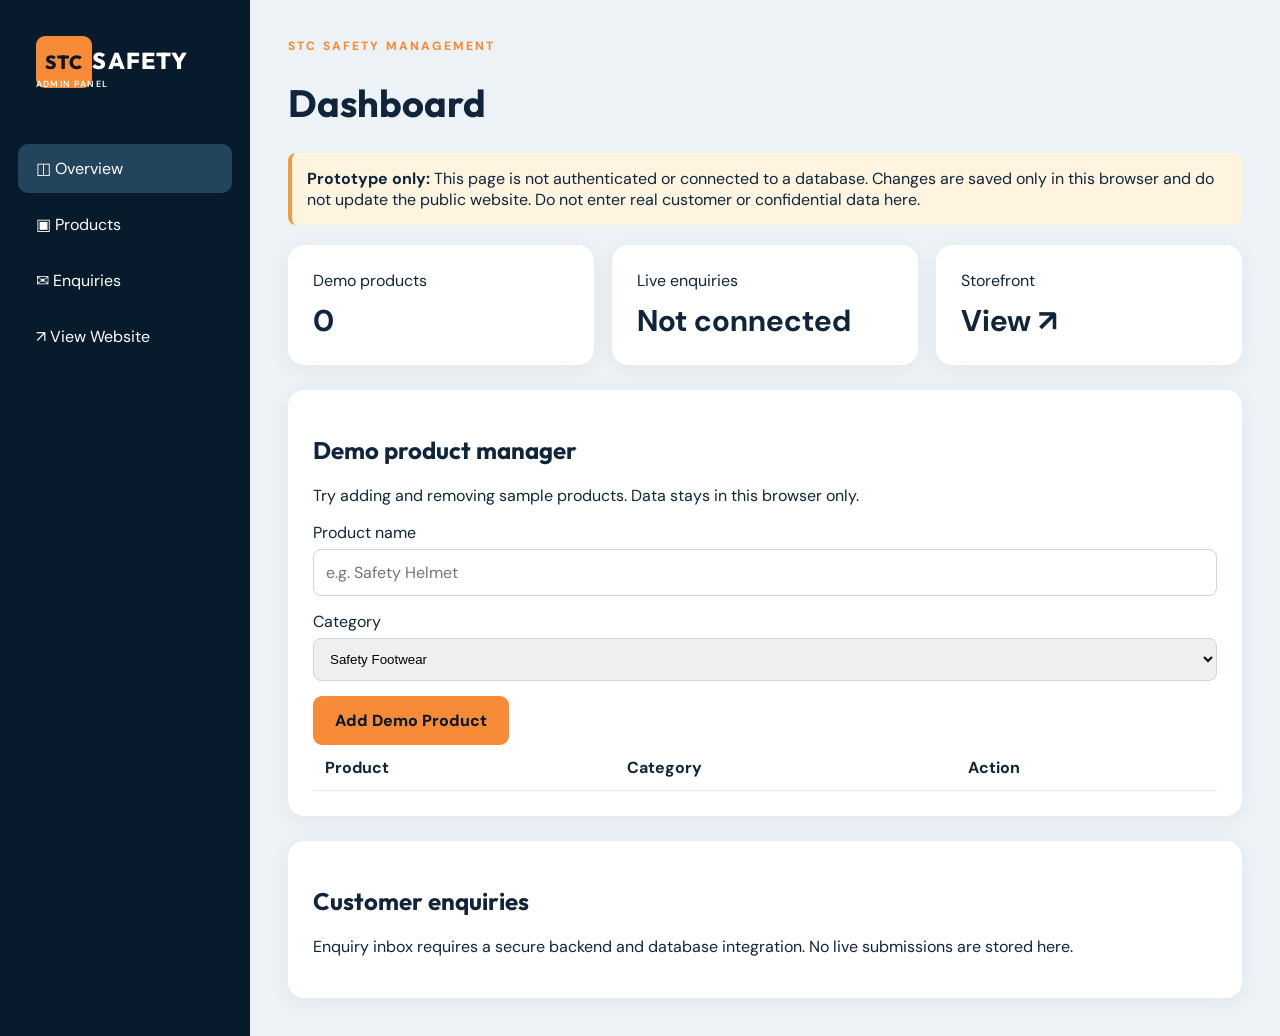
==== admin.html @ 9a2ce1bf "Add admin.html" ====
<!doctype html><html lang="en"><head><meta charset="utf-8"><meta name="viewport" content="width=device-width,initial-scale=1"><title>STC Safety | Admin Prototype</title><link rel="stylesheet" href="styles.css"></head><body class="admin-body"><div class="admin-shell"><aside class="sidebar"><a class="logo" href="index.html"><span class="mark">STC</span><span>SAFETY<small>ADMIN PANEL</small></span></a><a class="active" href="#overview">◫ Overview</a><a href="#products">▣ Products</a><a href="#enquiries">✉ Enquiries</a><a href="index.html">↗ View Website</a></aside><main class="admin-main"><div class="eyebrow">STC SAFETY MANAGEMENT</div><h1>Dashboard</h1><div class="admin-notice"><strong>Prototype only:</strong> This page is not authenticated or connected to a database. Changes are saved only in this browser and do not update the public website. Do not enter real customer or confidential data here.</div><section id="overview" class="admin-grid"><div class="stat-card">Demo products<strong id="productCount">0</strong></div><div class="stat-card">Live enquiries<strong>Not connected</strong></div><div class="stat-card">Storefront<strong><a href="index.html">View ↗</a></strong></div></section><section id="products" class="admin-panel"><h2>Demo product manager</h2><p>Try adding and removing sample products. Data stays in this browser only.</p><form id="productForm"><label>Product name<input name="name" required maxlength="100" placeholder="e.g. Safety Helmet"></label><label>Category<select name="category"><option>Safety Footwear</option><option>Head & Face Protection</option><option>Protective Workwear</option><option>Hand Protection</option><option>Road Safety</option><option>Fire Safety</option></select></label><button class="btn primary" type="submit">Add Demo Product</button></form><table><thead><tr><th>Product</th><th>Category</th><th>Action</th></tr></thead><tbody id="adminProducts"></tbody></table></section><section id="enquiries" class="admin-panel"><h2>Customer enquiries</h2><p>Enquiry inbox requires a secure backend and database integration. No live submissions are stored here.</p></section></main></div><script src="admin.js"></script></body></html>
---- styles.css ----
@import url('https://fonts.googleapis.com/css2?family=DM+Sans:wght@400;500;600;700&family=Outfit:wght@400;500;600;700;800&display=swap');:root{--navy:#071626;--ink:#10253a;--orange:#f78b37;--light:#f3f7fa;--muted:#65788a}*{box-sizing:border-box}html{scroll-behavior:smooth}body{margin:0;font-family:'DM Sans',sans-serif;color:var(--ink);background:#fff}h1,h2,h3,.logo{font-family:Outfit,sans-serif}a{text-decoration:none;color:inherit}button,input,textarea{font:inherit}.nav{height:84px;display:flex;align-items:center;justify-content:space-between;padding:0 max(5vw,24px);background:#fff;position:sticky;top:0;z-index:10;box-shadow:0 2px 20px #0b1b2a0a}.logo{display:flex;align-items:center;gap:10px;font-weight:800;font-size:23px;letter-spacing:.05em;line-height:1}.logo small{display:block;font:600 9px 'DM Sans',sans-serif;letter-spacing:.13em;margin-top:6px}.mark{background:var(--orange);padding:14px 9px;border-radius:9px;color:var(--navy);font-size:19px}.nav nav{display:flex;align-items:center;gap:30px;font-weight:700;font-size:14px}.nav nav a:hover,.text-link:hover{color:var(--orange)}.nav-cta,.btn.primary{background:var(--orange);color:#08182b!important;border-radius:9px;padding:14px 22px}.menu{display:none}.hero{background:radial-gradient(circle at 80% 45%,#203e56 0%,#0b2237 36%,#061522 80%);min-height:620px;display:grid;grid-template-columns:1.2fr 1fr;align-items:center;padding:90px max(5vw,24px);overflow:hidden;color:#fff;gap:30px}.eyebrow{color:var(--orange);font-size:12px;font-weight:800;letter-spacing:.18em}.hero h1{font-size:clamp(42px,5.3vw,78px);line-height:1.08;letter-spacing:-.04em;margin:22px 0}.hero h1 em{font-style:normal;color:var(--orange)}.hero p{color:#b6c9d8;line-height:1.8;max-width:570px}.actions{display:flex;gap:12px;flex-wrap:wrap;margin-top:30px}.btn{border:0;cursor:pointer;font-weight:800;display:inline-block;padding:15px 24px;border-radius:9px}.btn.ghost{border:1px solid #7891a5;color:#fff}.hero-stats{display:flex;gap:32px;margin-top:65px;flex-wrap:wrap}.hero-stats div{display:flex;flex-direction:column;gap:7px}.hero-stats strong{font-size:25px;color:var(--orange)}.hero-stats span{font-size:12px;color:#b6c9d8}.hero-art{min-height:400px;display:grid;place-items:center;position:relative}.orbit{position:absolute;border:1px solid #54728b66;border-radius:50%;width:360px;height:360px;transform:rotateX(55deg) rotateZ(25deg)}.o2{width:460px;height:460px;transform:rotateY(65deg) rotateZ(25deg)}.shield{width:250px;height:280px;background:linear-gradient(135deg,#f9b769,#f17b28);clip-path:polygon(50% 0,95% 18%,91% 68%,50% 100%,9% 68%,5% 18%);display:flex;align-items:center;justify-content:center;flex-direction:column;color:#092238;font-size:50px;box-shadow:0 20px 90px #f78b3744;animation:float 5s ease-in-out infinite}.shield span{font-size:60px;font-weight:800}.shield small{font-size:13px;font-weight:800;letter-spacing:.2em}.float-tag{position:absolute;background:#19354a;border:1px solid #56748a;color:#fff;border-radius:12px;padding:14px;font-size:12px;font-weight:800;box-shadow:0 20px 30px #0003}.tag1{top:15%;left:0}.tag2{right:0;bottom:18%}@keyframes float{50%{transform:translateY(-15px)}}.strip{background:var(--orange);display:flex;justify-content:space-around;gap:20px;padding:18px;flex-wrap:wrap;font-size:11px;font-weight:800;letter-spacing:.1em}.section{padding:95px max(5vw,24px)}.section h2{font-size:clamp(32px,3.8vw,52px);margin:12px 0}.section p{color:var(--muted);line-height:1.8}.section-head{display:flex;justify-content:space-between;align-items:end;gap:20px}.text-link{font-weight:800}.category-grid,.product-grid{display:grid;grid-template-columns:repeat(4,1fr);gap:18px;margin-top:35px}.category-card{min-height:200px;border-radius:18px;padding:24px;background:linear-gradient(140deg,#e8eff5,#f9fbfd);display:flex;flex-direction:column;justify-content:space-between;transition:transform .25s}.category-card:hover,.product-card:hover{transform:translateY(-5px)}.category-card .emoji{font-size:55px}.category-card h3{font-size:20px;margin:0}.category-card span{color:var(--orange);font-weight:800}.subheading{margin-top:65px}.product-card{border:1px solid #e3e9ed;border-radius:16px;padding:23px;transition:transform .25s}.product-card .product-icon{height:120px;display:grid;place-items:center;font-size:60px;background:var(--light);border-radius:12px}.product-card small{color:var(--orange);font-weight:800}.product-card h3{margin-bottom:5px}.product-card a{font-weight:800;color:#bd601a}.brands{background:#f4f7fa}.brand-grid{display:grid;grid-template-columns:repeat(6,1fr);gap:12px;margin-top:35px}.brand-grid span{background:#fff;border:1px solid #e1e8ef;border-radius:12px;padding:25px 12px;text-align:center;font-family:Outfit;font-weight:800;font-size:19px}.about{display:grid;grid-template-columns:1fr 1fr;gap:65px;align-items:center}.feature-list{display:grid;grid-template-columns:1fr 1fr;gap:20px;margin-top:30px;font-weight:700}.about-panel{background:#092037;color:#fff;padding:50px;border-radius:24px}.about-panel p{color:#c2d1dd}.about-panel a{color:var(--orange);font-weight:800}.panel-icon{font-size:65px;color:var(--orange)}.contact{background:#eaf1f6;display:grid;grid-template-columns:1fr 1fr;gap:60px}.contact-form{background:#fff;padding:30px;border-radius:20px;box-shadow:0 12px 45px #15314b10}.contact-form label{display:block;font-weight:700;font-size:13px;margin-bottom:16px}.contact-form input,.contact-form textarea{width:100%;padding:13px;margin-top:7px;border:1px solid #cfdce5;border-radius:8px}.contact-form textarea{height:120px;resize:vertical}footer{background:#061522;color:#fff;padding:50px max(5vw,24px);display:flex;flex-wrap:wrap;justify-content:space-between;align-items:center;gap:20px}footer p,footer small{color:#b3c4d1}footer>div:nth-of-type(2){display:flex;gap:18px}body.admin-body{background:#edf2f6}.admin-shell{display:grid;grid-template-columns:250px 1fr;min-height:100vh}.sidebar{background:#081b2c;color:white;padding:28px 18px}.sidebar .logo{margin-bottom:40px}.sidebar a{display:block;padding:14px 18px;border-radius:10px;margin:7px 0}.sidebar a.active,.sidebar a:hover{background:#23445d}.admin-main{padding:38px;max-width:1400px;width:100%;margin:auto}.admin-main h1{font-size:38px}.admin-grid{display:grid;grid-template-columns:repeat(3,1fr);gap:18px}.stat-card,.admin-panel{background:white;padding:25px;border-radius:16px;box-shadow:0 4px 20px #0d2d4510}.stat-card strong{font-size:30px;display:block;margin-top:10px}.admin-panel{margin-top:25px}.admin-panel input,.admin-panel textarea,.admin-panel select{padding:12px;border:1px solid #cbd6e0;border-radius:8px;width:100%;margin:6px 0 15px}.admin-panel table{width:100%;border-collapse:collapse}.admin-panel td,.admin-panel th{padding:12px;border-bottom:1px solid #e5ebf0;text-align:left}.admin-notice{padding:15px;background:#fff4df;border-left:4px solid #f39b3e;border-radius:8px;margin:20px 0}.hidden{display:none!important}@media(max-width:950px){.category-grid,.product-grid{grid-template-columns:repeat(2,1fr)}.brand-grid{grid-template-columns:repeat(3,1fr)}.hero{grid-template-columns:1fr}.hero-art{min-height:350px}.about,.contact{grid-template-columns:1fr}.admin-shell{grid-template-columns:1fr}.sidebar{padding:15px}.sidebar .logo{margin-bottom:15px}.sidebar a{display:inline-block}}@media(max-width:650px){.nav{height:75px}.menu{display:block;background:none;border:0;font-size:25px}.nav nav{display:none;position:absolute;top:75px;left:0;right:0;background:white;flex-direction:column;align-items:stretch;padding:22px}.nav nav.open{display:flex}.hero{padding-top:60px}.hero-art{transform:scale(.8);margin:-35px}.hero-stats{margin-top:35px}.category-grid,.product-grid,.admin-grid{grid-template-columns:1fr}.brand-grid{grid-template-columns:repeat(2,1fr)}.section{padding-top:65px;padding-bottom:65px}.section-head{display:block}.feature-list{grid-template-columns:1fr}.admin-main{padding:20px}.admin-panel{overflow:auto}}
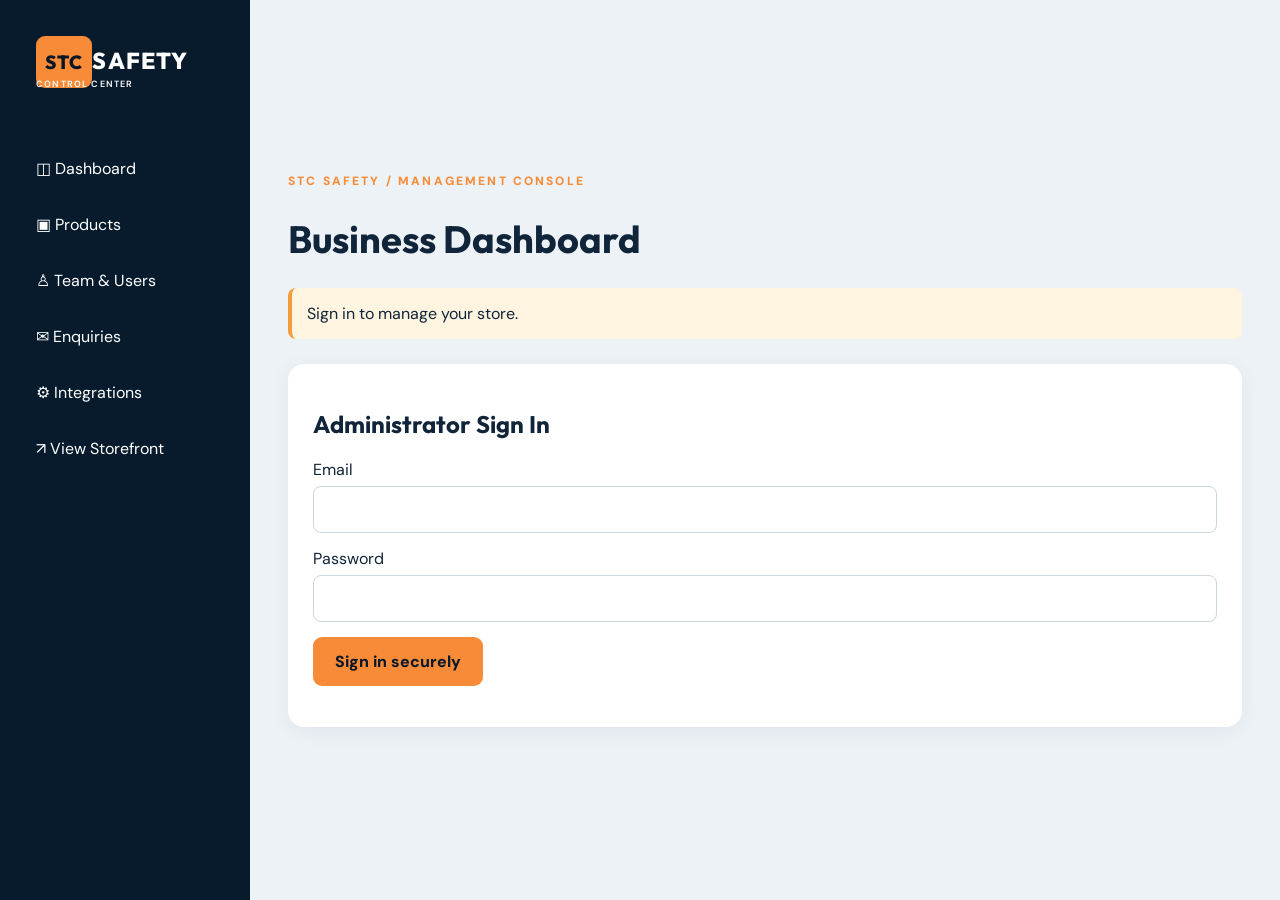
==== commit 3aa342af: "Build multi-section STC Safety admin console" ====
--- a/admin.html
+++ b/admin.html
@@ -1 +1 @@
-<!doctype html><html lang="en"><head><meta charset="utf-8"><meta name="viewport" content="width=device-width,initial-scale=1"><title>STC Safety | Admin Prototype</title><link rel="stylesheet" href="styles.css"></head><body class="admin-body"><div class="admin-shell"><aside class="sidebar"><a class="logo" href="index.html"><span class="mark">STC</span><span>SAFETY<small>ADMIN PANEL</small></span></a><a class="active" href="#overview">◫ Overview</a><a href="#products">▣ Products</a><a href="#enquiries">✉ Enquiries</a><a href="index.html">↗ View Website</a></aside><main class="admin-main"><div class="eyebrow">STC SAFETY MANAGEMENT</div><h1>Dashboard</h1><div class="admin-notice"><strong>Prototype only:</strong> This page is not authenticated or connected to a database. Changes are saved only in this browser and do not update the public website. Do not enter real customer or confidential data here.</div><section id="overview" class="admin-grid"><div class="stat-card">Demo products<strong id="productCount">0</strong></div><div class="stat-card">Live enquiries<strong>Not connected</strong></div><div class="stat-card">Storefront<strong><a href="index.html">View ↗</a></strong></div></section><section id="products" class="admin-panel"><h2>Demo product manager</h2><p>Try adding and removing sample products. Data stays in this browser only.</p><form id="productForm"><label>Product name<input name="name" required maxlength="100" placeholder="e.g. Safety Helmet"></label><label>Category<select name="category"><option>Safety Footwear</option><option>Head & Face Protection</option><option>Protective Workwear</option><option>Hand Protection</option><option>Road Safety</option><option>Fire Safety</option></select></label><button class="btn primary" type="submit">Add Demo Product</button></form><table><thead><tr><th>Product</th><th>Category</th><th>Action</th></tr></thead><tbody id="adminProducts"></tbody></table></section><section id="enquiries" class="admin-panel"><h2>Customer enquiries</h2><p>Enquiry inbox requires a secure backend and database integration. No live submissions are stored here.</p></section></main></div><script src="admin.js"></script></body></html>+<!doctype html><html lang="en"><head><meta charset="utf-8"><meta name="viewport" content="width=device-width,initial-scale=1"><title>STC Safety | Management Console</title><link rel="stylesheet" href="styles.css"><meta name="robots" content="noindex,nofollow"></head><body class="admin-body"><div class="admin-shell"><aside class="sidebar"><a class="logo" href="index.html"><span class="mark">STC</span><span>SAFETY<small>CONTROL CENTER</small></span></a><nav aria-label="Admin navigation"><a href="#overview">◫ Dashboard</a><a href="#products">▣ Products</a><a href="#users">♙ Team & Users</a><a href="#enquiries">✉ Enquiries</a><a href="#integrations">⚙ Integrations</a><a href="index.html">↗ View Storefront</a></nav></aside><main class="admin-main"><div class="eyebrow">STC SAFETY / MANAGEMENT CONSOLE</div><h1>Business Dashboard</h1><div class="admin-notice" id="notice" role="status">Sign in to manage your store.</div><section id="loginArea" class="admin-panel"><h2>Administrator Sign In</h2><form id="loginForm"><label>Email<input name="email" type="email" required autocomplete="username"></label><label>Password<input name="password" type="password" required autocomplete="current-password"></label><button class="btn primary">Sign in securely</button></form><p id="loginStatus" role="status"></p></section><div id="workspace" hidden><button id="logout" class="btn" type="button">Sign Out</button><section id="overview" class="admin-grid"><div class="stat-card">Products<strong id="productCount">—</strong></div><div class="stat-card">Enquiries<strong id="enquiryCount">—</strong></div><div class="stat-card">Registered users<strong id="userCount">—</strong></div></section><section id="products" class="admin-panel"><h2>Product Catalogue</h2><p>Add, edit, publish or remove products shown on your website.</p><form id="productForm"><input type="hidden" name="id"><label>Product name<input name="name" required maxlength="150" placeholder="e.g. Industrial Safety Helmet"></label><label>Category<select name="category"><option>Safety Footwear</option><option>Head & Face Protection</option><option>Protective Workwear</option><option>Hand Protection</option><option>Road Safety</option><option>Respiratory Protection</option><option>Fire Safety</option><option>Electrical Safety</option><option>Emergency Exit Lights</option><option>GSM Dialers</option></select></label><label>Description<textarea name="description" maxlength="2000" rows="3"></textarea></label><label>Image URL (HTTPS)<input name="image_url" type="url" placeholder="https://..."></label><label class="inline-check"><input type="checkbox" name="active" checked> Published on website</label><div class="actions"><button id="saveProduct" class="btn primary" type="submit">Add Product</button><button id="cancelEdit" class="btn" type="button" hidden>Cancel Edit</button></div></form><div class="admin-table-wrap"><table><thead><tr><th>Product</th><th>Category</th><th>Visibility</th><th>Actions</th></tr></thead><tbody id="adminProducts"></tbody></table></div></section><section id="users" class="admin-panel"><h2>Team & User Access</h2><p>Manage administrator access for existing Supabase Auth accounts. New team members must register in Supabase Authentication first. Do not share your own password.</p><form id="userForm"><label>Registered user's email<input name="email" type="email" required placeholder="teammember@example.com"></label><label>Access action<select name="grant"><option value="yes">Grant admin access</option><option value="no">Revoke admin access</option></select></label><button class="btn primary" type="submit">Update User Access</button></form><div class="admin-table-wrap"><table><thead><tr><th>Email</th><th>Access</th></tr></thead><tbody id="adminUsers"></tbody></table></div></section><section id="enquiries" class="admin-panel"><h2>Customer Enquiries</h2><p>Messages submitted through your website.</p><div id="inbox"></div></section><section id="integrations" class="admin-panel"><h2>Business Integrations</h2><p>Connection checklist for your store. No external service is activated until its credentials and secure server-side setup are completed.</p><div class="integration-grid"><article><h3>ChatGPT / OpenAI</h3><span class="integration-pill">Setup required</span><p>AI product descriptions, SEO and customer assistance. Requires an OpenAI API key stored on the server, not in this page.</p></article><article><h3>Delhivery</h3><span class="integration-pill">Setup required</span><p>Shipping rates, labels, tracking and pickup. Requires a Delhivery business account and API access.</p></article><article><h3>Payment Gateway</h3><span class="integration-pill">Setup required</span><p>Razorpay, Cashfree or another provider. Requires merchant verification, server-side order creation and webhook verification.</p></article></div><p><strong>Security:</strong> Never enter payment, courier or OpenAI secret API keys into this static website. Connections must be configured using protected backend functions.</p></section></div></main></div><script type="module" src="admin.js"></script></body></html>
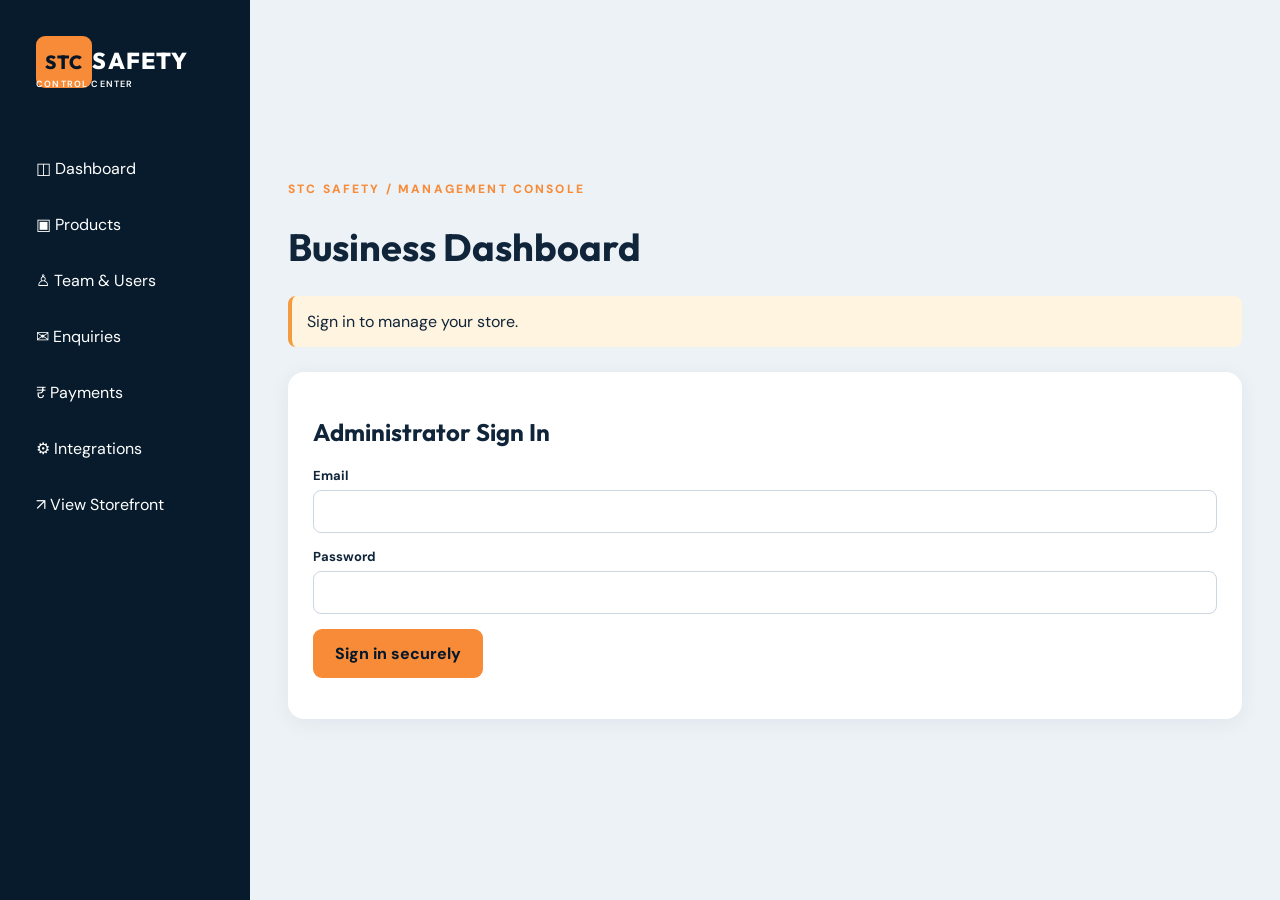
==== commit b4af0298: "Add Razorpay payment collection and history to admin panel" ====
--- a/admin.html
+++ b/admin.html
@@ -1 +1 @@
-<!doctype html><html lang="en"><head><meta charset="utf-8"><meta name="viewport" content="width=device-width,initial-scale=1"><title>STC Safety | Management Console</title><link rel="stylesheet" href="styles.css"><meta name="robots" content="noindex,nofollow"></head><body class="admin-body"><div class="admin-shell"><aside class="sidebar"><a class="logo" href="index.html"><span class="mark">STC</span><span>SAFETY<small>CONTROL CENTER</small></span></a><nav aria-label="Admin navigation"><a href="#overview">◫ Dashboard</a><a href="#products">▣ Products</a><a href="#users">♙ Team & Users</a><a href="#enquiries">✉ Enquiries</a><a href="#integrations">⚙ Integrations</a><a href="index.html">↗ View Storefront</a></nav></aside><main class="admin-main"><div class="eyebrow">STC SAFETY / MANAGEMENT CONSOLE</div><h1>Business Dashboard</h1><div class="admin-notice" id="notice" role="status">Sign in to manage your store.</div><section id="loginArea" class="admin-panel"><h2>Administrator Sign In</h2><form id="loginForm"><label>Email<input name="email" type="email" required autocomplete="username"></label><label>Password<input name="password" type="password" required autocomplete="current-password"></label><button class="btn primary">Sign in securely</button></form><p id="loginStatus" role="status"></p></section><div id="workspace" hidden><button id="logout" class="btn" type="button">Sign Out</button><section id="overview" class="admin-grid"><div class="stat-card">Products<strong id="productCount">—</strong></div><div class="stat-card">Enquiries<strong id="enquiryCount">—</strong></div><div class="stat-card">Registered users<strong id="userCount">—</strong></div></section><section id="products" class="admin-panel"><h2>Product Catalogue</h2><p>Add, edit, publish or remove products shown on your website.</p><form id="productForm"><input type="hidden" name="id"><label>Product name<input name="name" required maxlength="150" placeholder="e.g. Industrial Safety Helmet"></label><label>Category<select name="category"><option>Safety Footwear</option><option>Head & Face Protection</option><option>Protective Workwear</option><option>Hand Protection</option><option>Road Safety</option><option>Respiratory Protection</option><option>Fire Safety</option><option>Electrical Safety</option><option>Emergency Exit Lights</option><option>GSM Dialers</option></select></label><label>Description<textarea name="description" maxlength="2000" rows="3"></textarea></label><label>Image URL (HTTPS)<input name="image_url" type="url" placeholder="https://..."></label><label class="inline-check"><input type="checkbox" name="active" checked> Published on website</label><div class="actions"><button id="saveProduct" class="btn primary" type="submit">Add Product</button><button id="cancelEdit" class="btn" type="button" hidden>Cancel Edit</button></div></form><div class="admin-table-wrap"><table><thead><tr><th>Product</th><th>Category</th><th>Visibility</th><th>Actions</th></tr></thead><tbody id="adminProducts"></tbody></table></div></section><section id="users" class="admin-panel"><h2>Team & User Access</h2><p>Manage administrator access for existing Supabase Auth accounts. New team members must register in Supabase Authentication first. Do not share your own password.</p><form id="userForm"><label>Registered user's email<input name="email" type="email" required placeholder="teammember@example.com"></label><label>Access action<select name="grant"><option value="yes">Grant admin access</option><option value="no">Revoke admin access</option></select></label><button class="btn primary" type="submit">Update User Access</button></form><div class="admin-table-wrap"><table><thead><tr><th>Email</th><th>Access</th></tr></thead><tbody id="adminUsers"></tbody></table></div></section><section id="enquiries" class="admin-panel"><h2>Customer Enquiries</h2><p>Messages submitted through your website.</p><div id="inbox"></div></section><section id="integrations" class="admin-panel"><h2>Business Integrations</h2><p>Connection checklist for your store. No external service is activated until its credentials and secure server-side setup are completed.</p><div class="integration-grid"><article><h3>ChatGPT / OpenAI</h3><span class="integration-pill">Setup required</span><p>AI product descriptions, SEO and customer assistance. Requires an OpenAI API key stored on the server, not in this page.</p></article><article><h3>Delhivery</h3><span class="integration-pill">Setup required</span><p>Shipping rates, labels, tracking and pickup. Requires a Delhivery business account and API access.</p></article><article><h3>Payment Gateway</h3><span class="integration-pill">Setup required</span><p>Razorpay, Cashfree or another provider. Requires merchant verification, server-side order creation and webhook verification.</p></article></div><p><strong>Security:</strong> Never enter payment, courier or OpenAI secret API keys into this static website. Connections must be configured using protected backend functions.</p></section></div></main></div><script type="module" src="admin.js"></script></body></html>+<!doctype html><html lang="en"><head><meta charset="utf-8"><meta name="viewport" content="width=device-width,initial-scale=1"><title>STC Safety | Management Console</title><link rel="stylesheet" href="styles.css"><meta name="robots" content="noindex,nofollow"></head><body class="admin-body"><div class="admin-shell"><aside class="sidebar"><a class="logo" href="index.html"><span class="mark">STC</span><span>SAFETY<small>CONTROL CENTER</small></span></a><nav aria-label="Admin navigation"><a href="#overview">◫ Dashboard</a><a href="#products">▣ Products</a><a href="#users">♙ Team & Users</a><a href="#enquiries">✉ Enquiries</a><a href="#payments">₹ Payments</a><a href="#integrations">⚙ Integrations</a><a href="index.html">↗ View Storefront</a></nav></aside><main class="admin-main"><div class="eyebrow">STC SAFETY / MANAGEMENT CONSOLE</div><h1>Business Dashboard</h1><div class="admin-notice" id="notice" role="status">Sign in to manage your store.</div><section id="loginArea" class="admin-panel"><h2>Administrator Sign In</h2><form id="loginForm"><label>Email<input name="email" type="email" required autocomplete="username"></label><label>Password<input name="password" type="password" required autocomplete="current-password"></label><button class="btn primary">Sign in securely</button></form><p id="loginStatus" role="status"></p></section><div id="workspace" hidden><button id="logout" class="btn" type="button">Sign Out</button><section id="overview" class="admin-grid"><div class="stat-card">Products<strong id="productCount">—</strong></div><div class="stat-card">Enquiries<strong id="enquiryCount">—</strong></div><div class="stat-card">Registered users<strong id="userCount">—</strong></div></section><section id="products" class="admin-panel"><h2>Product Catalogue</h2><p>Add, edit, publish or remove products shown on your website.</p><form id="productForm"><input type="hidden" name="id"><label>Product name<input name="name" required maxlength="150" placeholder="e.g. Industrial Safety Helmet"></label><label>Category<select name="category"><option>Safety Footwear</option><option>Head & Face Protection</option><option>Protective Workwear</option><option>Hand Protection</option><option>Road Safety</option><option>Respiratory Protection</option><option>Fire Safety</option><option>Electrical Safety</option><option>Emergency Exit Lights</option><option>GSM Dialers</option></select></label><label>Description<textarea name="description" maxlength="2000" rows="3"></textarea></label><label>Image URL (HTTPS)<input name="image_url" type="url" placeholder="https://..."></label><label class="inline-check"><input type="checkbox" name="active" checked> Published on website</label><div class="actions"><button id="saveProduct" class="btn primary" type="submit">Add Product</button><button id="cancelEdit" class="btn" type="button" hidden>Cancel Edit</button></div></form><div class="admin-table-wrap"><table><thead><tr><th>Product</th><th>Category</th><th>Visibility</th><th>Actions</th></tr></thead><tbody id="adminProducts"></tbody></table></div></section><section id="users" class="admin-panel"><h2>Team & User Access</h2><p>Manage administrator access for existing Supabase Auth accounts. New team members must register in Supabase Authentication first. Do not share your own password.</p><form id="userForm"><label>Registered user's email<input name="email" type="email" required placeholder="teammember@example.com"></label><label>Access action<select name="grant"><option value="yes">Grant admin access</option><option value="no">Revoke admin access</option></select></label><button class="btn primary" type="submit">Update User Access</button></form><div class="admin-table-wrap"><table><thead><tr><th>Email</th><th>Access</th></tr></thead><tbody id="adminUsers"></tbody></table></div></section><section id="enquiries" class="admin-panel"><h2>Customer Enquiries</h2><p>Messages submitted through your website.</p><div id="inbox"></div></section><section id="payments" class="admin-panel"><h2>Razorpay Payment Collection</h2><p>Create a payment order for a customer and open Razorpay Checkout. Available after secure API keys are configured. Amounts are in INR.</p><form id="paymentForm"><label>Customer name<input name="customer_name" maxlength="120" required></label><label>Customer email<input name="customer_email" type="email" required></label><label>Amount (₹)<input name="amount" type="number" min="1" max="1000000" step="0.01" required></label><button class="btn primary" type="submit">Create Payment Order</button></form><p id="paymentStatus" role="status"></p><h3>Payment history</h3><div class="admin-table-wrap"><table><thead><tr><th>Customer</th><th>Amount</th><th>Status</th><th>Razorpay Order</th></tr></thead><tbody id="paymentRows"></tbody></table></div></section><section id="integrations" class="admin-panel"><h2>Business Integrations</h2><p>Connection checklist for your store. No external service is activated until its credentials and secure server-side setup are completed.</p><div class="integration-grid"><article><h3>ChatGPT / OpenAI</h3><span class="integration-pill">Setup required</span><p>AI product descriptions, SEO and customer assistance. Requires an OpenAI API key stored on the server, not in this page.</p></article><article><h3>Delhivery</h3><span class="integration-pill">Setup required</span><p>Shipping rates, labels, tracking and pickup. Requires a Delhivery business account and API access.</p></article><article><h3>Payment Gateway</h3><span class="integration-pill">Setup required</span><p>Razorpay, Cashfree or another provider. Requires merchant verification, server-side order creation and webhook verification.</p></article></div><p><strong>Security:</strong> Never enter payment, courier or OpenAI secret API keys into this static website. Connections must be configured using protected backend functions.</p></section></div></main></div><script type="module" src="admin.js"></script></body></html>
--- a/styles.css
+++ b/styles.css
@@ -1 +1,3 @@
-@import url('https://fonts.googleapis.com/css2?family=DM+Sans:wght@400;500;600;700&family=Outfit:wght@400;500;600;700;800&display=swap');:root{--navy:#071626;--ink:#10253a;--orange:#f78b37;--light:#f3f7fa;--muted:#65788a}*{box-sizing:border-box}html{scroll-behavior:smooth}body{margin:0;font-family:'DM Sans',sans-serif;color:var(--ink);background:#fff}h1,h2,h3,.logo{font-family:Outfit,sans-serif}a{text-decoration:none;color:inherit}button,input,textarea{font:inherit}.nav{height:84px;display:flex;align-items:center;justify-content:space-between;padding:0 max(5vw,24px);background:#fff;position:sticky;top:0;z-index:10;box-shadow:0 2px 20px #0b1b2a0a}.logo{display:flex;align-items:center;gap:10px;font-weight:800;font-size:23px;letter-spacing:.05em;line-height:1}.logo small{display:block;font:600 9px 'DM Sans',sans-serif;letter-spacing:.13em;margin-top:6px}.mark{background:var(--orange);padding:14px 9px;border-radius:9px;color:var(--navy);font-size:19px}.nav nav{display:flex;align-items:center;gap:30px;font-weight:700;font-size:14px}.nav nav a:hover,.text-link:hover{color:var(--orange)}.nav-cta,.btn.primary{background:var(--orange);color:#08182b!important;border-radius:9px;padding:14px 22px}.menu{display:none}.hero{background:radial-gradient(circle at 80% 45%,#203e56 0%,#0b2237 36%,#061522 80%);min-height:620px;display:grid;grid-template-columns:1.2fr 1fr;align-items:center;padding:90px max(5vw,24px);overflow:hidden;color:#fff;gap:30px}.eyebrow{color:var(--orange);font-size:12px;font-weight:800;letter-spacing:.18em}.hero h1{font-size:clamp(42px,5.3vw,78px);line-height:1.08;letter-spacing:-.04em;margin:22px 0}.hero h1 em{font-style:normal;color:var(--orange)}.hero p{color:#b6c9d8;line-height:1.8;max-width:570px}.actions{display:flex;gap:12px;flex-wrap:wrap;margin-top:30px}.btn{border:0;cursor:pointer;font-weight:800;display:inline-block;padding:15px 24px;border-radius:9px}.btn.ghost{border:1px solid #7891a5;color:#fff}.hero-stats{display:flex;gap:32px;margin-top:65px;flex-wrap:wrap}.hero-stats div{display:flex;flex-direction:column;gap:7px}.hero-stats strong{font-size:25px;color:var(--orange)}.hero-stats span{font-size:12px;color:#b6c9d8}.hero-art{min-height:400px;display:grid;place-items:center;position:relative}.orbit{position:absolute;border:1px solid #54728b66;border-radius:50%;width:360px;height:360px;transform:rotateX(55deg) rotateZ(25deg)}.o2{width:460px;height:460px;transform:rotateY(65deg) rotateZ(25deg)}.shield{width:250px;height:280px;background:linear-gradient(135deg,#f9b769,#f17b28);clip-path:polygon(50% 0,95% 18%,91% 68%,50% 100%,9% 68%,5% 18%);display:flex;align-items:center;justify-content:center;flex-direction:column;color:#092238;font-size:50px;box-shadow:0 20px 90px #f78b3744;animation:float 5s ease-in-out infinite}.shield span{font-size:60px;font-weight:800}.shield small{font-size:13px;font-weight:800;letter-spacing:.2em}.float-tag{position:absolute;background:#19354a;border:1px solid #56748a;color:#fff;border-radius:12px;padding:14px;font-size:12px;font-weight:800;box-shadow:0 20px 30px #0003}.tag1{top:15%;left:0}.tag2{right:0;bottom:18%}@keyframes float{50%{transform:translateY(-15px)}}.strip{background:var(--orange);display:flex;justify-content:space-around;gap:20px;padding:18px;flex-wrap:wrap;font-size:11px;font-weight:800;letter-spacing:.1em}.section{padding:95px max(5vw,24px)}.section h2{font-size:clamp(32px,3.8vw,52px);margin:12px 0}.section p{color:var(--muted);line-height:1.8}.section-head{display:flex;justify-content:space-between;align-items:end;gap:20px}.text-link{font-weight:800}.category-grid,.product-grid{display:grid;grid-template-columns:repeat(4,1fr);gap:18px;margin-top:35px}.category-card{min-height:200px;border-radius:18px;padding:24px;background:linear-gradient(140deg,#e8eff5,#f9fbfd);display:flex;flex-direction:column;justify-content:space-between;transition:transform .25s}.category-card:hover,.product-card:hover{transform:translateY(-5px)}.category-card .emoji{font-size:55px}.category-card h3{font-size:20px;margin:0}.category-card span{color:var(--orange);font-weight:800}.subheading{margin-top:65px}.product-card{border:1px solid #e3e9ed;border-radius:16px;padding:23px;transition:transform .25s}.product-card .product-icon{height:120px;display:grid;place-items:center;font-size:60px;background:var(--light);border-radius:12px}.product-card small{color:var(--orange);font-weight:800}.product-card h3{margin-bottom:5px}.product-card a{font-weight:800;color:#bd601a}.brands{background:#f4f7fa}.brand-grid{display:grid;grid-template-columns:repeat(6,1fr);gap:12px;margin-top:35px}.brand-grid span{background:#fff;border:1px solid #e1e8ef;border-radius:12px;padding:25px 12px;text-align:center;font-family:Outfit;font-weight:800;font-size:19px}.about{display:grid;grid-template-columns:1fr 1fr;gap:65px;align-items:center}.feature-list{display:grid;grid-template-columns:1fr 1fr;gap:20px;margin-top:30px;font-weight:700}.about-panel{background:#092037;color:#fff;padding:50px;border-radius:24px}.about-panel p{color:#c2d1dd}.about-panel a{color:var(--orange);font-weight:800}.panel-icon{font-size:65px;color:var(--orange)}.contact{background:#eaf1f6;display:grid;grid-template-columns:1fr 1fr;gap:60px}.contact-form{background:#fff;padding:30px;border-radius:20px;box-shadow:0 12px 45px #15314b10}.contact-form label{display:block;font-weight:700;font-size:13px;margin-bottom:16px}.contact-form input,.contact-form textarea{width:100%;padding:13px;margin-top:7px;border:1px solid #cfdce5;border-radius:8px}.contact-form textarea{height:120px;resize:vertical}footer{background:#061522;color:#fff;padding:50px max(5vw,24px);display:flex;flex-wrap:wrap;justify-content:space-between;align-items:center;gap:20px}footer p,footer small{color:#b3c4d1}footer>div:nth-of-type(2){display:flex;gap:18px}body.admin-body{background:#edf2f6}.admin-shell{display:grid;grid-template-columns:250px 1fr;min-height:100vh}.sidebar{background:#081b2c;color:white;padding:28px 18px}.sidebar .logo{margin-bottom:40px}.sidebar a{display:block;padding:14px 18px;border-radius:10px;margin:7px 0}.sidebar a.active,.sidebar a:hover{background:#23445d}.admin-main{padding:38px;max-width:1400px;width:100%;margin:auto}.admin-main h1{font-size:38px}.admin-grid{display:grid;grid-template-columns:repeat(3,1fr);gap:18px}.stat-card,.admin-panel{background:white;padding:25px;border-radius:16px;box-shadow:0 4px 20px #0d2d4510}.stat-card strong{font-size:30px;display:block;margin-top:10px}.admin-panel{margin-top:25px}.admin-panel input,.admin-panel textarea,.admin-panel select{padding:12px;border:1px solid #cbd6e0;border-radius:8px;width:100%;margin:6px 0 15px}.admin-panel table{width:100%;border-collapse:collapse}.admin-panel td,.admin-panel th{padding:12px;border-bottom:1px solid #e5ebf0;text-align:left}.admin-notice{padding:15px;background:#fff4df;border-left:4px solid #f39b3e;border-radius:8px;margin:20px 0}.hidden{display:none!important}@media(max-width:950px){.category-grid,.product-grid{grid-template-columns:repeat(2,1fr)}.brand-grid{grid-template-columns:repeat(3,1fr)}.hero{grid-template-columns:1fr}.hero-art{min-height:350px}.about,.contact{grid-template-columns:1fr}.admin-shell{grid-template-columns:1fr}.sidebar{padding:15px}.sidebar .logo{margin-bottom:15px}.sidebar a{display:inline-block}}@media(max-width:650px){.nav{height:75px}.menu{display:block;background:none;border:0;font-size:25px}.nav nav{display:none;position:absolute;top:75px;left:0;right:0;background:white;flex-direction:column;align-items:stretch;padding:22px}.nav nav.open{display:flex}.hero{padding-top:60px}.hero-art{transform:scale(.8);margin:-35px}.hero-stats{margin-top:35px}.category-grid,.product-grid,.admin-grid{grid-template-columns:1fr}.brand-grid{grid-template-columns:repeat(2,1fr)}.section{padding-top:65px;padding-bottom:65px}.section-head{display:block}.feature-list{grid-template-columns:1fr}.admin-main{padding:20px}.admin-panel{overflow:auto}}+@import url('https://fonts.googleapis.com/css2?family=DM+Sans:wght@400;500;600;700&family=Outfit:wght@400;500;600;700;800&display=swap');:root{--navy:#071626;--ink:#10253a;--orange:#f78b37;--light:#f3f7fa;--muted:#65788a}*{box-sizing:border-box}html{scroll-behavior:smooth}body{margin:0;font-family:'DM Sans',sans-serif;color:var(--ink);background:#fff}h1,h2,h3,.logo{font-family:Outfit,sans-serif}a{text-decoration:none;color:inherit}button,input,textarea{font:inherit}.nav{height:84px;display:flex;align-items:center;justify-content:space-between;padding:0 max(5vw,24px);background:#fff;position:sticky;top:0;z-index:10;box-shadow:0 2px 20px #0b1b2a0a}.logo{display:flex;align-items:center;gap:10px;font-weight:800;font-size:23px;letter-spacing:.05em;line-height:1}.logo small{display:block;font:600 9px 'DM Sans',sans-serif;letter-spacing:.13em;margin-top:6px}.mark{background:var(--orange);padding:14px 9px;border-radius:9px;color:var(--navy);font-size:19px}.nav nav{display:flex;align-items:center;gap:30px;font-weight:700;font-size:14px}.nav nav a:hover,.text-link:hover{color:var(--orange)}.nav-cta,.btn.primary{background:var(--orange);color:#08182b!important;border-radius:9px;padding:14px 22px}.menu{display:none}.hero{background:radial-gradient(circle at 80% 45%,#203e56 0%,#0b2237 36%,#061522 80%);min-height:620px;display:grid;grid-template-columns:1.2fr 1fr;align-items:center;padding:90px max(5vw,24px);overflow:hidden;color:#fff;gap:30px}.eyebrow{color:var(--orange);font-size:12px;font-weight:800;letter-spacing:.18em}.hero h1{font-size:clamp(42px,5.3vw,78px);line-height:1.08;letter-spacing:-.04em;margin:22px 0}.hero h1 em{font-style:normal;color:var(--orange)}.hero p{color:#b6c9d8;line-height:1.8;max-width:570px}.actions{display:flex;gap:12px;flex-wrap:wrap;margin-top:30px}.btn{border:0;cursor:pointer;font-weight:800;display:inline-block;padding:15px 24px;border-radius:9px}.btn.ghost{border:1px solid #7891a5;color:#fff}.hero-stats{display:flex;gap:32px;margin-top:65px;flex-wrap:wrap}.hero-stats div{display:flex;flex-direction:column;gap:7px}.hero-stats strong{font-size:25px;color:var(--orange)}.hero-stats span{font-size:12px;color:#b6c9d8}.hero-art{min-height:400px;display:grid;place-items:center;position:relative}.orbit{position:absolute;border:1px solid #54728b66;border-radius:50%;width:360px;height:360px;transform:rotateX(55deg) rotateZ(25deg)}.o2{width:460px;height:460px;transform:rotateY(65deg) rotateZ(25deg)}.shield{width:250px;height:280px;background:linear-gradient(135deg,#f9b769,#f17b28);clip-path:polygon(50% 0,95% 18%,91% 68%,50% 100%,9% 68%,5% 18%);display:flex;align-items:center;justify-content:center;flex-direction:column;color:#092238;font-size:50px;box-shadow:0 20px 90px #f78b3744;animation:float 5s ease-in-out infinite}.shield span{font-size:60px;font-weight:800}.shield small{font-size:13px;font-weight:800;letter-spacing:.2em}.float-tag{position:absolute;background:#19354a;border:1px solid #56748a;color:#fff;border-radius:12px;padding:14px;font-size:12px;font-weight:800;box-shadow:0 20px 30px #0003}.tag1{top:15%;left:0}.tag2{right:0;bottom:18%}@keyframes float{50%{transform:translateY(-15px)}}.strip{background:var(--orange);display:flex;justify-content:space-around;gap:20px;padding:18px;flex-wrap:wrap;font-size:11px;font-weight:800;letter-spacing:.1em}.section{padding:95px max(5vw,24px)}.section h2{font-size:clamp(32px,3.8vw,52px);margin:12px 0}.section p{color:var(--muted);line-height:1.8}.section-head{display:flex;justify-content:space-between;align-items:end;gap:20px}.text-link{font-weight:800}.category-grid,.product-grid{display:grid;grid-template-columns:repeat(4,1fr);gap:18px;margin-top:35px}.category-card{min-height:200px;border-radius:18px;padding:24px;background:linear-gradient(140deg,#e8eff5,#f9fbfd);display:flex;flex-direction:column;justify-content:space-between;transition:transform .25s}.category-card:hover,.product-card:hover{transform:translateY(-5px)}.category-card .emoji{font-size:55px}.category-card h3{font-size:20px;margin:0}.category-card span{color:var(--orange);font-weight:800}.subheading{margin-top:65px}.product-card{border:1px solid #e3e9ed;border-radius:16px;padding:23px;transition:transform .25s}.product-card .product-icon{height:120px;display:grid;place-items:center;font-size:60px;background:var(--light);border-radius:12px}.product-card small{color:var(--orange);font-weight:800}.product-card h3{margin-bottom:5px}.product-card a{font-weight:800;color:#bd601a}.brands{background:#f4f7fa}.brand-grid{display:grid;grid-template-columns:repeat(6,1fr);gap:12px;margin-top:35px}.brand-grid span{background:#fff;border:1px solid #e1e8ef;border-radius:12px;padding:25px 12px;text-align:center;font-family:Outfit;font-weight:800;font-size:19px}.about{display:grid;grid-template-columns:1fr 1fr;gap:65px;align-items:center}.feature-list{display:grid;grid-template-columns:1fr 1fr;gap:20px;margin-top:30px;font-weight:700}.about-panel{background:#092037;color:#fff;padding:50px;border-radius:24px}.about-panel p{color:#c2d1dd}.about-panel a{color:var(--orange);font-weight:800}.panel-icon{font-size:65px;color:var(--orange)}.contact{background:#eaf1f6;display:grid;grid-template-columns:1fr 1fr;gap:60px}.contact-form{background:#fff;padding:30px;border-radius:20px;box-shadow:0 12px 45px #15314b10}.contact-form label{display:block;font-weight:700;font-size:13px;margin-bottom:16px}.contact-form input,.contact-form textarea{width:100%;padding:13px;margin-top:7px;border:1px solid #cfdce5;border-radius:8px}.contact-form textarea{height:120px;resize:vertical}footer{background:#061522;color:#fff;padding:50px max(5vw,24px);display:flex;flex-wrap:wrap;justify-content:space-between;align-items:center;gap:20px}footer p,footer small{color:#b3c4d1}footer>div:nth-of-type(2){display:flex;gap:18px}body.admin-body{background:#edf2f6}.admin-shell{display:grid;grid-template-columns:250px 1fr;min-height:100vh}.sidebar{background:#081b2c;color:white;padding:28px 18px}.sidebar .logo{margin-bottom:40px}.sidebar a{display:block;padding:14px 18px;border-radius:10px;margin:7px 0}.sidebar a.active,.sidebar a:hover{background:#23445d}.admin-main{padding:38px;max-width:1400px;width:100%;margin:auto}.admin-main h1{font-size:38px}.admin-grid{display:grid;grid-template-columns:repeat(3,1fr);gap:18px}.stat-card,.admin-panel{background:white;padding:25px;border-radius:16px;box-shadow:0 4px 20px #0d2d4510}.stat-card strong{font-size:30px;display:block;margin-top:10px}.admin-panel{margin-top:25px}.admin-panel input,.admin-panel textarea,.admin-panel select{padding:12px;border:1px solid #cbd6e0;border-radius:8px;width:100%;margin:6px 0 15px}.admin-panel table{width:100%;border-collapse:collapse}.admin-panel td,.admin-panel th{padding:12px;border-bottom:1px solid #e5ebf0;text-align:left}.admin-notice{padding:15px;background:#fff4df;border-left:4px solid #f39b3e;border-radius:8px;margin:20px 0}.hidden{display:none!important}@media(max-width:950px){.category-grid,.product-grid{grid-template-columns:repeat(2,1fr)}.brand-grid{grid-template-columns:repeat(3,1fr)}.hero{grid-template-columns:1fr}.hero-art{min-height:350px}.about,.contact{grid-template-columns:1fr}.admin-shell{grid-template-columns:1fr}.sidebar{padding:15px}.sidebar .logo{margin-bottom:15px}.sidebar a{display:inline-block}}@media(max-width:650px){.nav{height:75px}.menu{display:block;background:none;border:0;font-size:25px}.nav nav{display:none;position:absolute;top:75px;left:0;right:0;background:white;flex-direction:column;align-items:stretch;padding:22px}.nav nav.open{display:flex}.hero{padding-top:60px}.hero-art{transform:scale(.8);margin:-35px}.hero-stats{margin-top:35px}.category-grid,.product-grid,.admin-grid{grid-template-columns:1fr}.brand-grid{grid-template-columns:repeat(2,1fr)}.section{padding-top:65px;padding-bottom:65px}.section-head{display:block}.feature-list{grid-template-columns:1fr}.admin-main{padding:20px}.admin-panel{overflow:auto}}
+/* Management console enhancements */
+.admin-main [hidden],.admin-shell [hidden]{display:none!important}.admin-main label{display:block;font-weight:700;font-size:13px}.admin-main .inline-check{display:flex;align-items:center;gap:10px;margin:10px 0}.admin-main .inline-check input{width:auto;margin:0}.admin-table-wrap{overflow-x:auto;margin-top:22px}.admin-small-btn{padding:7px 12px;font-size:12px;margin:3px;background:#e8eff5;color:#18334b}.admin-small-btn:hover{background:#d6e5ef}.integration-grid{display:grid;grid-template-columns:repeat(3,minmax(0,1fr));gap:16px;margin:22px 0}.integration-grid article{background:#f4f7fb;border:1px solid #dce6ee;border-radius:12px;padding:20px}.integration-grid h3{margin:0 0 10px}.integration-grid p{color:#5c7183;line-height:1.65}.integration-pill{display:inline-block;background:#fff0d8;color:#985c0b;border-radius:20px;padding:6px 10px;font-size:12px;font-weight:700}.inbox-item{border-bottom:1px solid #e1e8ef;padding:16px 0}.inbox-item small{display:block;color:#718296;margin-top:5px}.inbox-item p{white-space:pre-wrap;line-height:1.6}.admin-main #logout{float:right;background:#dfe8ef}.admin-main #productForm{max-width:760px}.admin-main #userForm{max-width:760px}.admin-panel p{line-height:1.65;color:#617489}@media(max-width:950px){.integration-grid{grid-template-columns:1fr}}
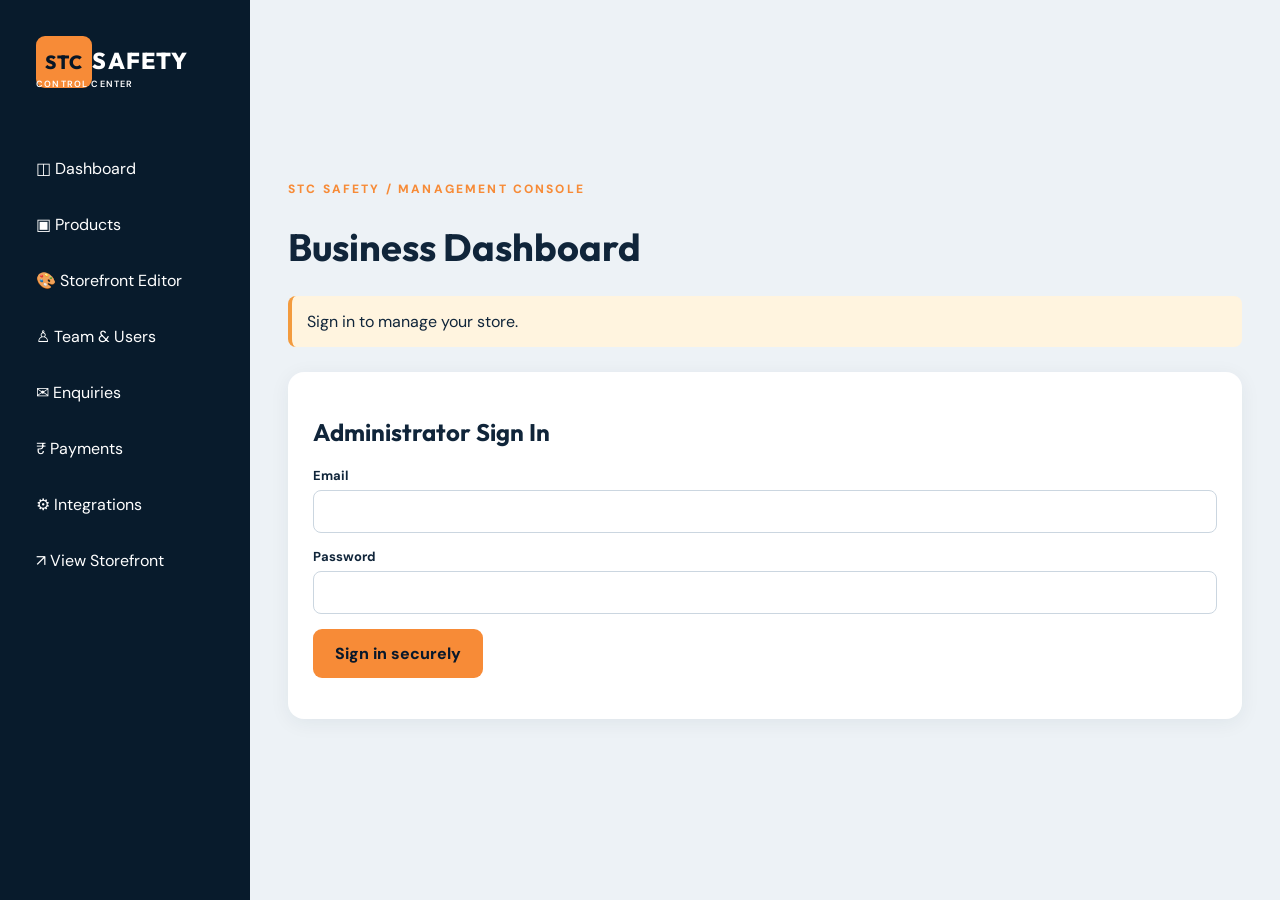
==== commit 61f15892: "Add storefront customization editor and published theme settings" ====
--- a/admin.html
+++ b/admin.html
@@ -1 +1 @@
-<!doctype html><html lang="en"><head><meta charset="utf-8"><meta name="viewport" content="width=device-width,initial-scale=1"><title>STC Safety | Management Console</title><link rel="stylesheet" href="styles.css"><meta name="robots" content="noindex,nofollow"></head><body class="admin-body"><div class="admin-shell"><aside class="sidebar"><a class="logo" href="index.html"><span class="mark">STC</span><span>SAFETY<small>CONTROL CENTER</small></span></a><nav aria-label="Admin navigation"><a href="#overview">◫ Dashboard</a><a href="#products">▣ Products</a><a href="#users">♙ Team & Users</a><a href="#enquiries">✉ Enquiries</a><a href="#payments">₹ Payments</a><a href="#integrations">⚙ Integrations</a><a href="index.html">↗ View Storefront</a></nav></aside><main class="admin-main"><div class="eyebrow">STC SAFETY / MANAGEMENT CONSOLE</div><h1>Business Dashboard</h1><div class="admin-notice" id="notice" role="status">Sign in to manage your store.</div><section id="loginArea" class="admin-panel"><h2>Administrator Sign In</h2><form id="loginForm"><label>Email<input name="email" type="email" required autocomplete="username"></label><label>Password<input name="password" type="password" required autocomplete="current-password"></label><button class="btn primary">Sign in securely</button></form><p id="loginStatus" role="status"></p></section><div id="workspace" hidden><button id="logout" class="btn" type="button">Sign Out</button><section id="overview" class="admin-grid"><div class="stat-card">Products<strong id="productCount">—</strong></div><div class="stat-card">Enquiries<strong id="enquiryCount">—</strong></div><div class="stat-card">Registered users<strong id="userCount">—</strong></div></section><section id="products" class="admin-panel"><h2>Product Catalogue</h2><p>Add, edit, publish or remove products shown on your website.</p><form id="productForm"><input type="hidden" name="id"><label>Product name<input name="name" required maxlength="150" placeholder="e.g. Industrial Safety Helmet"></label><label>Category<select name="category"><option>Safety Footwear</option><option>Head & Face Protection</option><option>Protective Workwear</option><option>Hand Protection</option><option>Road Safety</option><option>Respiratory Protection</option><option>Fire Safety</option><option>Electrical Safety</option><option>Emergency Exit Lights</option><option>GSM Dialers</option></select></label><label>Description<textarea name="description" maxlength="2000" rows="3"></textarea></label><label>Image URL (HTTPS)<input name="image_url" type="url" placeholder="https://..."></label><label class="inline-check"><input type="checkbox" name="active" checked> Published on website</label><div class="actions"><button id="saveProduct" class="btn primary" type="submit">Add Product</button><button id="cancelEdit" class="btn" type="button" hidden>Cancel Edit</button></div></form><div class="admin-table-wrap"><table><thead><tr><th>Product</th><th>Category</th><th>Visibility</th><th>Actions</th></tr></thead><tbody id="adminProducts"></tbody></table></div></section><section id="users" class="admin-panel"><h2>Team & User Access</h2><p>Manage administrator access for existing Supabase Auth accounts. New team members must register in Supabase Authentication first. Do not share your own password.</p><form id="userForm"><label>Registered user's email<input name="email" type="email" required placeholder="teammember@example.com"></label><label>Access action<select name="grant"><option value="yes">Grant admin access</option><option value="no">Revoke admin access</option></select></label><button class="btn primary" type="submit">Update User Access</button></form><div class="admin-table-wrap"><table><thead><tr><th>Email</th><th>Access</th></tr></thead><tbody id="adminUsers"></tbody></table></div></section><section id="enquiries" class="admin-panel"><h2>Customer Enquiries</h2><p>Messages submitted through your website.</p><div id="inbox"></div></section><section id="payments" class="admin-panel"><h2>Razorpay Payment Collection</h2><p>Create a payment order for a customer and open Razorpay Checkout. Available after secure API keys are configured. Amounts are in INR.</p><form id="paymentForm"><label>Customer name<input name="customer_name" maxlength="120" required></label><label>Customer email<input name="customer_email" type="email" required></label><label>Amount (₹)<input name="amount" type="number" min="1" max="1000000" step="0.01" required></label><button class="btn primary" type="submit">Create Payment Order</button></form><p id="paymentStatus" role="status"></p><h3>Payment history</h3><div class="admin-table-wrap"><table><thead><tr><th>Customer</th><th>Amount</th><th>Status</th><th>Razorpay Order</th></tr></thead><tbody id="paymentRows"></tbody></table></div></section><section id="integrations" class="admin-panel"><h2>Business Integrations</h2><p>Connection checklist for your store. No external service is activated until its credentials and secure server-side setup are completed.</p><div class="integration-grid"><article><h3>ChatGPT / OpenAI</h3><span class="integration-pill">Setup required</span><p>AI product descriptions, SEO and customer assistance. Requires an OpenAI API key stored on the server, not in this page.</p></article><article><h3>Delhivery</h3><span class="integration-pill">Setup required</span><p>Shipping rates, labels, tracking and pickup. Requires a Delhivery business account and API access.</p></article><article><h3>Payment Gateway</h3><span class="integration-pill">Setup required</span><p>Razorpay, Cashfree or another provider. Requires merchant verification, server-side order creation and webhook verification.</p></article></div><p><strong>Security:</strong> Never enter payment, courier or OpenAI secret API keys into this static website. Connections must be configured using protected backend functions.</p></section></div></main></div><script type="module" src="admin.js"></script></body></html>+<!doctype html><html lang="en"><head><meta charset="utf-8"><meta name="viewport" content="width=device-width,initial-scale=1"><title>STC Safety | Management Console</title><link rel="stylesheet" href="styles.css"><meta name="robots" content="noindex,nofollow"></head><body class="admin-body"><div class="admin-shell"><aside class="sidebar"><a class="logo" href="index.html"><span class="mark">STC</span><span>SAFETY<small>CONTROL CENTER</small></span></a><nav aria-label="Admin navigation"><a href="#overview">◫ Dashboard</a><a href="#products">▣ Products</a><a href="#storefront">🎨 Storefront Editor</a><a href="#users">♙ Team & Users</a><a href="#enquiries">✉ Enquiries</a><a href="#payments">₹ Payments</a><a href="#integrations">⚙ Integrations</a><a href="index.html">↗ View Storefront</a></nav></aside><main class="admin-main"><div class="eyebrow">STC SAFETY / MANAGEMENT CONSOLE</div><h1>Business Dashboard</h1><div class="admin-notice" id="notice" role="status">Sign in to manage your store.</div><section id="loginArea" class="admin-panel"><h2>Administrator Sign In</h2><form id="loginForm"><label>Email<input name="email" type="email" required autocomplete="username"></label><label>Password<input name="password" type="password" required autocomplete="current-password"></label><button class="btn primary">Sign in securely</button></form><p id="loginStatus" role="status"></p></section><div id="workspace" hidden><button id="logout" class="btn" type="button">Sign Out</button><section id="overview" class="admin-grid"><div class="stat-card">Products<strong id="productCount">—</strong></div><div class="stat-card">Enquiries<strong id="enquiryCount">—</strong></div><div class="stat-card">Registered users<strong id="userCount">—</strong></div></section><section id="products" class="admin-panel"><h2>Product Catalogue</h2><p>Add, edit, publish or remove products shown on your website.</p><form id="productForm"><input type="hidden" name="id"><label>Product name<input name="name" required maxlength="150" placeholder="e.g. Industrial Safety Helmet"></label><label>Category<select name="category"><option>Safety Footwear</option><option>Head & Face Protection</option><option>Protective Workwear</option><option>Hand Protection</option><option>Road Safety</option><option>Respiratory Protection</option><option>Fire Safety</option><option>Electrical Safety</option><option>Emergency Exit Lights</option><option>GSM Dialers</option></select></label><label>Description<textarea name="description" maxlength="2000" rows="3"></textarea></label><label>Image URL (HTTPS)<input name="image_url" type="url" placeholder="https://..."></label><label class="inline-check"><input type="checkbox" name="active" checked> Published on website</label><div class="actions"><button id="saveProduct" class="btn primary" type="submit">Add Product</button><button id="cancelEdit" class="btn" type="button" hidden>Cancel Edit</button></div></form><div class="admin-table-wrap"><table><thead><tr><th>Product</th><th>Category</th><th>Visibility</th><th>Actions</th></tr></thead><tbody id="adminProducts"></tbody></table></div></section><section id="storefront" class="admin-panel"><h2>🎨 Storefront Editor</h2><p>Customize the live website without editing code. Save as draft or publish when ready.</p><div class="actions"><a class="btn" href="index.html" target="_blank" rel="noopener">↗ Preview Store</a><button class="btn" type="button" id="resetStorefront">Reset Form to Published</button></div><form id="storefrontForm"><h3>Brand & Appearance</h3><label>Store display name<input name="store_name" maxlength="70" placeholder="STC Safety"></label><label>Announcement bar<input name="announcement" maxlength="150" placeholder="Bulk orders and industrial supply across India"></label><label>Accent color<input name="accent" type="color" value="#f78b37"></label><label>Hero image URL (HTTPS, optional)<input name="hero_image" type="url" placeholder="https://..."></label><h3>Homepage Banner</h3><label>Headline<input name="hero_title" maxlength="110" placeholder="PROTECTING PEOPLE. POWERING INDUSTRY."></label><label>Subtitle<textarea name="hero_description" maxlength="600" rows="3"></textarea></label><label>Primary button label<input name="cta_label" maxlength="45" placeholder="Explore Products"></label><label>Primary button destination<select name="cta_target"><option value="#products">Products</option><option value="#contact">Contact</option><option value="#brands">Brands</option></select></label><h3>Section Titles & Visibility</h3><label>Products heading<input name="products_title" maxlength="90" placeholder="Safety for every job."></label><label>About heading<input name="about_title" maxlength="100" placeholder="Built around the people doing the work."></label><label>Contact heading<input name="contact_title" maxlength="100" placeholder="Get the right gear. Get a better quote."></label><label class="inline-check"><input type="checkbox" name="show_brands" checked> Show brands section</label><label class="inline-check"><input type="checkbox" name="show_about" checked> Show about section</label><label class="inline-check"><input type="checkbox" name="show_categories" checked> Show category tiles</label><label class="inline-check"><input type="checkbox" name="show_products" checked> Show featured products</label><div class="actions"><button type="button" id="saveStoreDraft" class="btn">Save Draft</button><button type="submit" class="btn primary">Publish to Website</button></div></form><p id="storefrontStatus" role="status"></p><small>Published changes appear on the public homepage. Drafts are visible only in this editor. Payments and checkout are managed separately.</small></section><section id="users" class="admin-panel"><h2>Team & User Access</h2><p>Manage administrator access for existing Supabase Auth accounts. New team members must register in Supabase Authentication first. Do not share your own password.</p><form id="userForm"><label>Registered user's email<input name="email" type="email" required placeholder="teammember@example.com"></label><label>Access action<select name="grant"><option value="yes">Grant admin access</option><option value="no">Revoke admin access</option></select></label><button class="btn primary" type="submit">Update User Access</button></form><div class="admin-table-wrap"><table><thead><tr><th>Email</th><th>Access</th></tr></thead><tbody id="adminUsers"></tbody></table></div></section><section id="enquiries" class="admin-panel"><h2>Customer Enquiries</h2><p>Messages submitted through your website.</p><div id="inbox"></div></section><section id="payments" class="admin-panel"><h2>Razorpay Payment Collection</h2><p>Create a payment order for a customer and open Razorpay Checkout. Available after secure API keys are configured. Amounts are in INR.</p><form id="paymentForm"><label>Customer name<input name="customer_name" maxlength="120" required></label><label>Customer email<input name="customer_email" type="email" required></label><label>Amount (₹)<input name="amount" type="number" min="1" max="1000000" step="0.01" required></label><button class="btn primary" type="submit">Create Payment Order</button></form><p id="paymentStatus" role="status"></p><h3>Payment history</h3><div class="admin-table-wrap"><table><thead><tr><th>Customer</th><th>Amount</th><th>Status</th><th>Razorpay Order</th></tr></thead><tbody id="paymentRows"></tbody></table></div></section><section id="integrations" class="admin-panel"><h2>Business Integrations</h2><p>Connection checklist for your store. No external service is activated until its credentials and secure server-side setup are completed.</p><div class="integration-grid"><article><h3>ChatGPT / OpenAI</h3><span class="integration-pill">Setup required</span><p>AI product descriptions, SEO and customer assistance. Requires an OpenAI API key stored on the server, not in this page.</p></article><article><h3>Delhivery</h3><span class="integration-pill">Setup required</span><p>Shipping rates, labels, tracking and pickup. Requires a Delhivery business account and API access.</p></article><article><h3>Payment Gateway</h3><span class="integration-pill">Setup required</span><p>Razorpay, Cashfree or another provider. Requires merchant verification, server-side order creation and webhook verification.</p></article></div><p><strong>Security:</strong> Never enter payment, courier or OpenAI secret API keys into this static website. Connections must be configured using protected backend functions.</p></section></div></main></div><script type="module" src="admin.js"></script></body></html>
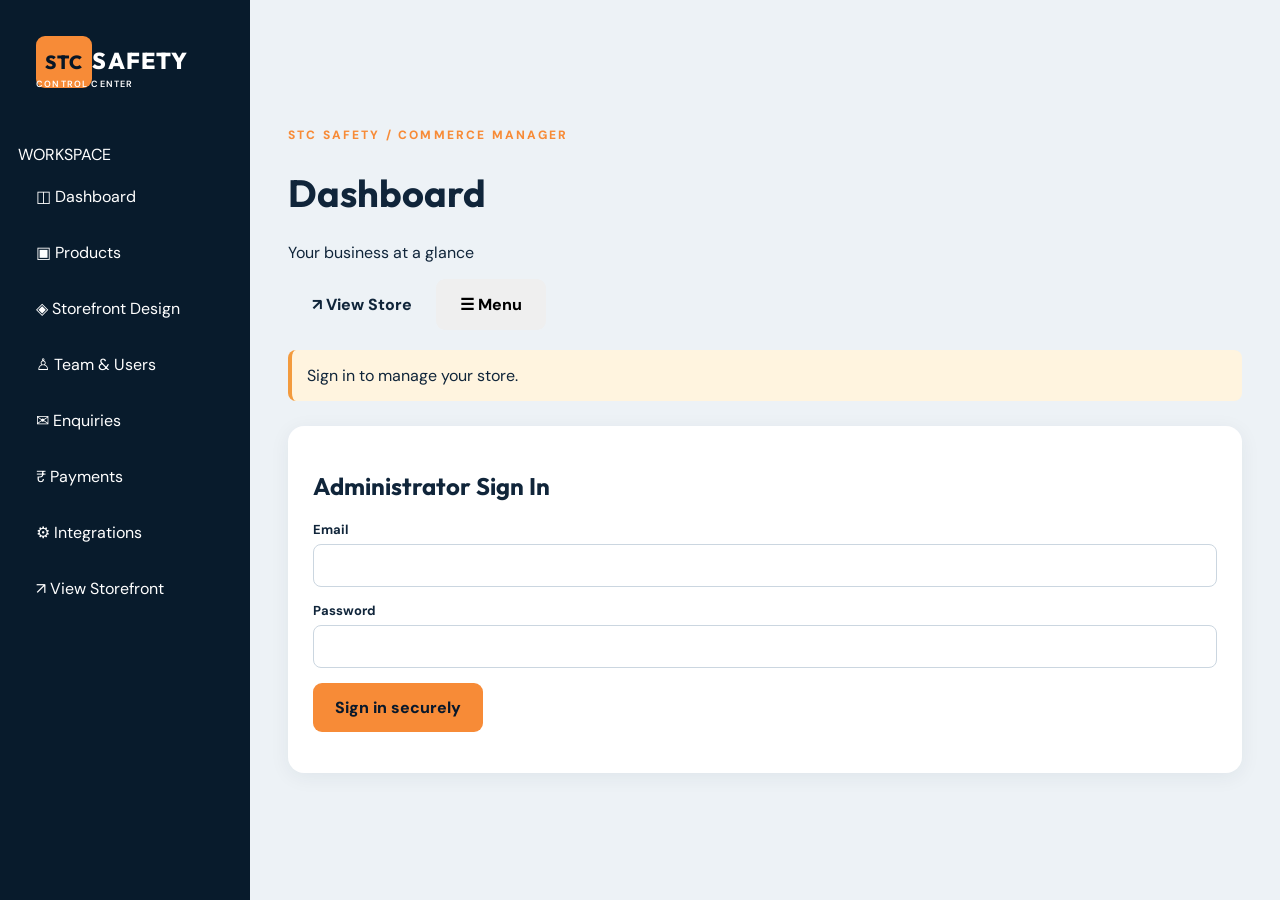
==== commit d338a342: "Redesign STC admin as professional section-based commerce manager" ====
--- a/admin.html
+++ b/admin.html
@@ -1 +1 @@
-<!doctype html><html lang="en"><head><meta charset="utf-8"><meta name="viewport" content="width=device-width,initial-scale=1"><title>STC Safety | Management Console</title><link rel="stylesheet" href="styles.css"><meta name="robots" content="noindex,nofollow"></head><body class="admin-body"><div class="admin-shell"><aside class="sidebar"><a class="logo" href="index.html"><span class="mark">STC</span><span>SAFETY<small>CONTROL CENTER</small></span></a><nav aria-label="Admin navigation"><a href="#overview">◫ Dashboard</a><a href="#products">▣ Products</a><a href="#storefront">🎨 Storefront Editor</a><a href="#users">♙ Team & Users</a><a href="#enquiries">✉ Enquiries</a><a href="#payments">₹ Payments</a><a href="#integrations">⚙ Integrations</a><a href="index.html">↗ View Storefront</a></nav></aside><main class="admin-main"><div class="eyebrow">STC SAFETY / MANAGEMENT CONSOLE</div><h1>Business Dashboard</h1><div class="admin-notice" id="notice" role="status">Sign in to manage your store.</div><section id="loginArea" class="admin-panel"><h2>Administrator Sign In</h2><form id="loginForm"><label>Email<input name="email" type="email" required autocomplete="username"></label><label>Password<input name="password" type="password" required autocomplete="current-password"></label><button class="btn primary">Sign in securely</button></form><p id="loginStatus" role="status"></p></section><div id="workspace" hidden><button id="logout" class="btn" type="button">Sign Out</button><section id="overview" class="admin-grid"><div class="stat-card">Products<strong id="productCount">—</strong></div><div class="stat-card">Enquiries<strong id="enquiryCount">—</strong></div><div class="stat-card">Registered users<strong id="userCount">—</strong></div></section><section id="products" class="admin-panel"><h2>Product Catalogue</h2><p>Add, edit, publish or remove products shown on your website.</p><form id="productForm"><input type="hidden" name="id"><label>Product name<input name="name" required maxlength="150" placeholder="e.g. Industrial Safety Helmet"></label><label>Category<select name="category"><option>Safety Footwear</option><option>Head & Face Protection</option><option>Protective Workwear</option><option>Hand Protection</option><option>Road Safety</option><option>Respiratory Protection</option><option>Fire Safety</option><option>Electrical Safety</option><option>Emergency Exit Lights</option><option>GSM Dialers</option></select></label><label>Description<textarea name="description" maxlength="2000" rows="3"></textarea></label><label>Image URL (HTTPS)<input name="image_url" type="url" placeholder="https://..."></label><label class="inline-check"><input type="checkbox" name="active" checked> Published on website</label><div class="actions"><button id="saveProduct" class="btn primary" type="submit">Add Product</button><button id="cancelEdit" class="btn" type="button" hidden>Cancel Edit</button></div></form><div class="admin-table-wrap"><table><thead><tr><th>Product</th><th>Category</th><th>Visibility</th><th>Actions</th></tr></thead><tbody id="adminProducts"></tbody></table></div></section><section id="storefront" class="admin-panel"><h2>🎨 Storefront Editor</h2><p>Customize the live website without editing code. Save as draft or publish when ready.</p><div class="actions"><a class="btn" href="index.html" target="_blank" rel="noopener">↗ Preview Store</a><button class="btn" type="button" id="resetStorefront">Reset Form to Published</button></div><form id="storefrontForm"><h3>Brand & Appearance</h3><label>Store display name<input name="store_name" maxlength="70" placeholder="STC Safety"></label><label>Announcement bar<input name="announcement" maxlength="150" placeholder="Bulk orders and industrial supply across India"></label><label>Accent color<input name="accent" type="color" value="#f78b37"></label><label>Hero image URL (HTTPS, optional)<input name="hero_image" type="url" placeholder="https://..."></label><h3>Homepage Banner</h3><label>Headline<input name="hero_title" maxlength="110" placeholder="PROTECTING PEOPLE. POWERING INDUSTRY."></label><label>Subtitle<textarea name="hero_description" maxlength="600" rows="3"></textarea></label><label>Primary button label<input name="cta_label" maxlength="45" placeholder="Explore Products"></label><label>Primary button destination<select name="cta_target"><option value="#products">Products</option><option value="#contact">Contact</option><option value="#brands">Brands</option></select></label><h3>Section Titles & Visibility</h3><label>Products heading<input name="products_title" maxlength="90" placeholder="Safety for every job."></label><label>About heading<input name="about_title" maxlength="100" placeholder="Built around the people doing the work."></label><label>Contact heading<input name="contact_title" maxlength="100" placeholder="Get the right gear. Get a better quote."></label><label class="inline-check"><input type="checkbox" name="show_brands" checked> Show brands section</label><label class="inline-check"><input type="checkbox" name="show_about" checked> Show about section</label><label class="inline-check"><input type="checkbox" name="show_categories" checked> Show category tiles</label><label class="inline-check"><input type="checkbox" name="show_products" checked> Show featured products</label><div class="actions"><button type="button" id="saveStoreDraft" class="btn">Save Draft</button><button type="submit" class="btn primary">Publish to Website</button></div></form><p id="storefrontStatus" role="status"></p><small>Published changes appear on the public homepage. Drafts are visible only in this editor. Payments and checkout are managed separately.</small></section><section id="users" class="admin-panel"><h2>Team & User Access</h2><p>Manage administrator access for existing Supabase Auth accounts. New team members must register in Supabase Authentication first. Do not share your own password.</p><form id="userForm"><label>Registered user's email<input name="email" type="email" required placeholder="teammember@example.com"></label><label>Access action<select name="grant"><option value="yes">Grant admin access</option><option value="no">Revoke admin access</option></select></label><button class="btn primary" type="submit">Update User Access</button></form><div class="admin-table-wrap"><table><thead><tr><th>Email</th><th>Access</th></tr></thead><tbody id="adminUsers"></tbody></table></div></section><section id="enquiries" class="admin-panel"><h2>Customer Enquiries</h2><p>Messages submitted through your website.</p><div id="inbox"></div></section><section id="payments" class="admin-panel"><h2>Razorpay Payment Collection</h2><p>Create a payment order for a customer and open Razorpay Checkout. Available after secure API keys are configured. Amounts are in INR.</p><form id="paymentForm"><label>Customer name<input name="customer_name" maxlength="120" required></label><label>Customer email<input name="customer_email" type="email" required></label><label>Amount (₹)<input name="amount" type="number" min="1" max="1000000" step="0.01" required></label><button class="btn primary" type="submit">Create Payment Order</button></form><p id="paymentStatus" role="status"></p><h3>Payment history</h3><div class="admin-table-wrap"><table><thead><tr><th>Customer</th><th>Amount</th><th>Status</th><th>Razorpay Order</th></tr></thead><tbody id="paymentRows"></tbody></table></div></section><section id="integrations" class="admin-panel"><h2>Business Integrations</h2><p>Connection checklist for your store. No external service is activated until its credentials and secure server-side setup are completed.</p><div class="integration-grid"><article><h3>ChatGPT / OpenAI</h3><span class="integration-pill">Setup required</span><p>AI product descriptions, SEO and customer assistance. Requires an OpenAI API key stored on the server, not in this page.</p></article><article><h3>Delhivery</h3><span class="integration-pill">Setup required</span><p>Shipping rates, labels, tracking and pickup. Requires a Delhivery business account and API access.</p></article><article><h3>Payment Gateway</h3><span class="integration-pill">Setup required</span><p>Razorpay, Cashfree or another provider. Requires merchant verification, server-side order creation and webhook verification.</p></article></div><p><strong>Security:</strong> Never enter payment, courier or OpenAI secret API keys into this static website. Connections must be configured using protected backend functions.</p></section></div></main></div><script type="module" src="admin.js"></script></body></html>+<!doctype html><html lang="en"><head><meta charset="utf-8"><meta name="viewport" content="width=device-width,initial-scale=1"><title>STC Safety | Management Console</title><link rel="stylesheet" href="styles.css"><meta name="robots" content="noindex,nofollow"></head><body class="admin-body"><div class="admin-shell"><aside class="sidebar"><a class="logo" href="index.html"><span class="mark">STC</span><span>SAFETY<small>CONTROL CENTER</small></span></a><div class="side-caption">WORKSPACE</div><nav aria-label="Admin navigation" id="adminNav"><a href="#overview" data-page="overview">◫ Dashboard</a><a href="#products" data-page="products">▣ Products</a><a href="#storefront" data-page="storefront">◈ Storefront Design</a><a href="#users" data-page="users">♙ Team & Users</a><a href="#enquiries" data-page="enquiries">✉ Enquiries</a><a href="#payments" data-page="payments">₹ Payments</a><a href="#integrations" data-page="integrations">⚙ Integrations</a><a href="index.html">↗ View Storefront</a></nav></aside><main class="admin-main"><div class="admin-topbar"><div><div class="eyebrow">STC SAFETY / COMMERCE MANAGER</div><h1 id="adminPageTitle">Dashboard</h1><p id="adminPageSubtitle" class="admin-subtitle">Your business at a glance</p></div><div class="admin-top-actions"><a class="btn admin-preview" href="index.html" target="_blank" rel="noopener">↗ View Store</a><button class="btn admin-menu-toggle" id="adminMenuToggle" type="button">☰ Menu</button></div></div><div class="admin-notice" id="notice" role="status">Sign in to manage your store.</div><section id="loginArea" class="admin-panel"><h2>Administrator Sign In</h2><form id="loginForm"><label>Email<input name="email" type="email" required autocomplete="username"></label><label>Password<input name="password" type="password" required autocomplete="current-password"></label><button class="btn primary">Sign in securely</button></form><p id="loginStatus" role="status"></p></section><div id="workspace" hidden><button id="logout" class="btn" type="button">Sign Out</button><section id="overview" class="admin-grid admin-page"><div class="admin-welcome"><div class="eyebrow">STORE CONTROL CENTER</div><h2>Manage your STC Safety store</h2><p>Choose a workspace to manage products, customize your website, review enquiries or collect payments.</p><div class="admin-quick"><a href="#products">＋ Manage Products</a><a href="#storefront">◈ Customize Storefront</a><a href="#enquiries">✉ Customer Enquiries</a><a href="#payments">₹ Payments</a></div></div><div class="stat-card">Products<strong id="productCount">—</strong></div><div class="stat-card">Enquiries<strong id="enquiryCount">—</strong></div><div class="stat-card">Registered users<strong id="userCount">—</strong></div></section><section id="products" class="admin-panel admin-page"><h2>Product Catalogue</h2><p>Add, edit, publish or remove products shown on your website.</p><form id="productForm"><input type="hidden" name="id"><label>Product name<input name="name" required maxlength="150" placeholder="e.g. Industrial Safety Helmet"></label><label>Category<select name="category"><option>Safety Footwear</option><option>Head & Face Protection</option><option>Protective Workwear</option><option>Hand Protection</option><option>Road Safety</option><option>Respiratory Protection</option><option>Fire Safety</option><option>Electrical Safety</option><option>Emergency Exit Lights</option><option>GSM Dialers</option></select></label><label>Description<textarea name="description" maxlength="2000" rows="3"></textarea></label><label>Image URL (HTTPS)<input name="image_url" type="url" placeholder="https://..."></label><label class="inline-check"><input type="checkbox" name="active" checked> Published on website</label><div class="actions"><button id="saveProduct" class="btn primary" type="submit">Add Product</button><button id="cancelEdit" class="btn" type="button" hidden>Cancel Edit</button></div></form><div class="admin-table-wrap"><table><thead><tr><th>Product</th><th>Category</th><th>Visibility</th><th>Actions</th></tr></thead><tbody id="adminProducts"></tbody></table></div></section><section id="storefront" class="admin-panel admin-page"><h2>🎨 Storefront Editor</h2><p>Customize the live website without editing code. Save as draft or publish when ready.</p><div class="actions"><a class="btn" href="index.html" target="_blank" rel="noopener">↗ Preview Store</a><button class="btn" type="button" id="resetStorefront">Reset Form to Published</button></div><form id="storefrontForm"><h3>Brand & Appearance</h3><label>Store display name<input name="store_name" maxlength="70" placeholder="STC Safety"></label><label>Announcement bar<input name="announcement" maxlength="150" placeholder="Bulk orders and industrial supply across India"></label><label>Accent color<input name="accent" type="color" value="#f78b37"></label><label>Hero image URL (HTTPS, optional)<input name="hero_image" type="url" placeholder="https://..."></label><h3>Homepage Banner</h3><label>Headline<input name="hero_title" maxlength="110" placeholder="PROTECTING PEOPLE. POWERING INDUSTRY."></label><label>Subtitle<textarea name="hero_description" maxlength="600" rows="3"></textarea></label><label>Primary button label<input name="cta_label" maxlength="45" placeholder="Explore Products"></label><label>Primary button destination<select name="cta_target"><option value="#products">Products</option><option value="#contact">Contact</option><option value="#brands">Brands</option></select></label><h3>Section Titles & Visibility</h3><label>Products heading<input name="products_title" maxlength="90" placeholder="Safety for every job."></label><label>About heading<input name="about_title" maxlength="100" placeholder="Built around the people doing the work."></label><label>Contact heading<input name="contact_title" maxlength="100" placeholder="Get the right gear. Get a better quote."></label><label class="inline-check"><input type="checkbox" name="show_brands" checked> Show brands section</label><label class="inline-check"><input type="checkbox" name="show_about" checked> Show about section</label><label class="inline-check"><input type="checkbox" name="show_categories" checked> Show category tiles</label><label class="inline-check"><input type="checkbox" name="show_products" checked> Show featured products</label><div class="actions"><button type="button" id="saveStoreDraft" class="btn">Save Draft</button><button type="submit" class="btn primary">Publish to Website</button></div></form><p id="storefrontStatus" role="status"></p><small>Published changes appear on the public homepage. Drafts are visible only in this editor. Payments and checkout are managed separately.</small></section><section id="users" class="admin-panel admin-page"><h2>Team & User Access</h2><p>Manage administrator access for existing Supabase Auth accounts. New team members must register in Supabase Authentication first. Do not share your own password.</p><form id="userForm"><label>Registered user's email<input name="email" type="email" required placeholder="teammember@example.com"></label><label>Access action<select name="grant"><option value="yes">Grant admin access</option><option value="no">Revoke admin access</option></select></label><button class="btn primary" type="submit">Update User Access</button></form><div class="admin-table-wrap"><table><thead><tr><th>Email</th><th>Access</th></tr></thead><tbody id="adminUsers"></tbody></table></div></section><section id="enquiries" class="admin-panel admin-page"><h2>Customer Enquiries</h2><p>Messages submitted through your website.</p><div id="inbox"></div></section><section id="payments" class="admin-panel admin-page"><h2>Razorpay Payment Collection</h2><p>Create a payment order for a customer and open Razorpay Checkout. Available after secure API keys are configured. Amounts are in INR.</p><form id="paymentForm"><label>Customer name<input name="customer_name" maxlength="120" required></label><label>Customer email<input name="customer_email" type="email" required></label><label>Amount (₹)<input name="amount" type="number" min="1" max="1000000" step="0.01" required></label><button class="btn primary" type="submit">Create Payment Order</button></form><p id="paymentStatus" role="status"></p><h3>Payment history</h3><div class="admin-table-wrap"><table><thead><tr><th>Customer</th><th>Amount</th><th>Status</th><th>Razorpay Order</th></tr></thead><tbody id="paymentRows"></tbody></table></div></section><section id="integrations" class="admin-panel admin-page"><h2>Business Integrations</h2><p>Connection checklist for your store. No external service is activated until its credentials and secure server-side setup are completed.</p><div class="integration-grid"><article><h3>ChatGPT / OpenAI</h3><span class="integration-pill">Setup required</span><p>AI product descriptions, SEO and customer assistance. Requires an OpenAI API key stored on the server, not in this page.</p></article><article><h3>Delhivery</h3><span class="integration-pill">Setup required</span><p>Shipping rates, labels, tracking and pickup. Requires a Delhivery business account and API access.</p></article><article><h3>Payment Gateway</h3><span class="integration-pill">Setup required</span><p>Razorpay, Cashfree or another provider. Requires merchant verification, server-side order creation and webhook verification.</p></article></div><p><strong>Security:</strong> Never enter payment, courier or OpenAI secret API keys into this static website. Connections must be configured using protected backend functions.</p></section></div></main></div><script type="module" src="admin.js"></script></body></html>
--- a/styles.css
+++ b/styles.css
@@ -1,3 +1,4 @@
 @import url('https://fonts.googleapis.com/css2?family=DM+Sans:wght@400;500;600;700&family=Outfit:wght@400;500;600;700;800&display=swap');:root{--navy:#071626;--ink:#10253a;--orange:#f78b37;--light:#f3f7fa;--muted:#65788a}*{box-sizing:border-box}html{scroll-behavior:smooth}body{margin:0;font-family:'DM Sans',sans-serif;color:var(--ink);background:#fff}h1,h2,h3,.logo{font-family:Outfit,sans-serif}a{text-decoration:none;color:inherit}button,input,textarea{font:inherit}.nav{height:84px;display:flex;align-items:center;justify-content:space-between;padding:0 max(5vw,24px);background:#fff;position:sticky;top:0;z-index:10;box-shadow:0 2px 20px #0b1b2a0a}.logo{display:flex;align-items:center;gap:10px;font-weight:800;font-size:23px;letter-spacing:.05em;line-height:1}.logo small{display:block;font:600 9px 'DM Sans',sans-serif;letter-spacing:.13em;margin-top:6px}.mark{background:var(--orange);padding:14px 9px;border-radius:9px;color:var(--navy);font-size:19px}.nav nav{display:flex;align-items:center;gap:30px;font-weight:700;font-size:14px}.nav nav a:hover,.text-link:hover{color:var(--orange)}.nav-cta,.btn.primary{background:var(--orange);color:#08182b!important;border-radius:9px;padding:14px 22px}.menu{display:none}.hero{background:radial-gradient(circle at 80% 45%,#203e56 0%,#0b2237 36%,#061522 80%);min-height:620px;display:grid;grid-template-columns:1.2fr 1fr;align-items:center;padding:90px max(5vw,24px);overflow:hidden;color:#fff;gap:30px}.eyebrow{color:var(--orange);font-size:12px;font-weight:800;letter-spacing:.18em}.hero h1{font-size:clamp(42px,5.3vw,78px);line-height:1.08;letter-spacing:-.04em;margin:22px 0}.hero h1 em{font-style:normal;color:var(--orange)}.hero p{color:#b6c9d8;line-height:1.8;max-width:570px}.actions{display:flex;gap:12px;flex-wrap:wrap;margin-top:30px}.btn{border:0;cursor:pointer;font-weight:800;display:inline-block;padding:15px 24px;border-radius:9px}.btn.ghost{border:1px solid #7891a5;color:#fff}.hero-stats{display:flex;gap:32px;margin-top:65px;flex-wrap:wrap}.hero-stats div{display:flex;flex-direction:column;gap:7px}.hero-stats strong{font-size:25px;color:var(--orange)}.hero-stats span{font-size:12px;color:#b6c9d8}.hero-art{min-height:400px;display:grid;place-items:center;position:relative}.orbit{position:absolute;border:1px solid #54728b66;border-radius:50%;width:360px;height:360px;transform:rotateX(55deg) rotateZ(25deg)}.o2{width:460px;height:460px;transform:rotateY(65deg) rotateZ(25deg)}.shield{width:250px;height:280px;background:linear-gradient(135deg,#f9b769,#f17b28);clip-path:polygon(50% 0,95% 18%,91% 68%,50% 100%,9% 68%,5% 18%);display:flex;align-items:center;justify-content:center;flex-direction:column;color:#092238;font-size:50px;box-shadow:0 20px 90px #f78b3744;animation:float 5s ease-in-out infinite}.shield span{font-size:60px;font-weight:800}.shield small{font-size:13px;font-weight:800;letter-spacing:.2em}.float-tag{position:absolute;background:#19354a;border:1px solid #56748a;color:#fff;border-radius:12px;padding:14px;font-size:12px;font-weight:800;box-shadow:0 20px 30px #0003}.tag1{top:15%;left:0}.tag2{right:0;bottom:18%}@keyframes float{50%{transform:translateY(-15px)}}.strip{background:var(--orange);display:flex;justify-content:space-around;gap:20px;padding:18px;flex-wrap:wrap;font-size:11px;font-weight:800;letter-spacing:.1em}.section{padding:95px max(5vw,24px)}.section h2{font-size:clamp(32px,3.8vw,52px);margin:12px 0}.section p{color:var(--muted);line-height:1.8}.section-head{display:flex;justify-content:space-between;align-items:end;gap:20px}.text-link{font-weight:800}.category-grid,.product-grid{display:grid;grid-template-columns:repeat(4,1fr);gap:18px;margin-top:35px}.category-card{min-height:200px;border-radius:18px;padding:24px;background:linear-gradient(140deg,#e8eff5,#f9fbfd);display:flex;flex-direction:column;justify-content:space-between;transition:transform .25s}.category-card:hover,.product-card:hover{transform:translateY(-5px)}.category-card .emoji{font-size:55px}.category-card h3{font-size:20px;margin:0}.category-card span{color:var(--orange);font-weight:800}.subheading{margin-top:65px}.product-card{border:1px solid #e3e9ed;border-radius:16px;padding:23px;transition:transform .25s}.product-card .product-icon{height:120px;display:grid;place-items:center;font-size:60px;background:var(--light);border-radius:12px}.product-card small{color:var(--orange);font-weight:800}.product-card h3{margin-bottom:5px}.product-card a{font-weight:800;color:#bd601a}.brands{background:#f4f7fa}.brand-grid{display:grid;grid-template-columns:repeat(6,1fr);gap:12px;margin-top:35px}.brand-grid span{background:#fff;border:1px solid #e1e8ef;border-radius:12px;padding:25px 12px;text-align:center;font-family:Outfit;font-weight:800;font-size:19px}.about{display:grid;grid-template-columns:1fr 1fr;gap:65px;align-items:center}.feature-list{display:grid;grid-template-columns:1fr 1fr;gap:20px;margin-top:30px;font-weight:700}.about-panel{background:#092037;color:#fff;padding:50px;border-radius:24px}.about-panel p{color:#c2d1dd}.about-panel a{color:var(--orange);font-weight:800}.panel-icon{font-size:65px;color:var(--orange)}.contact{background:#eaf1f6;display:grid;grid-template-columns:1fr 1fr;gap:60px}.contact-form{background:#fff;padding:30px;border-radius:20px;box-shadow:0 12px 45px #15314b10}.contact-form label{display:block;font-weight:700;font-size:13px;margin-bottom:16px}.contact-form input,.contact-form textarea{width:100%;padding:13px;margin-top:7px;border:1px solid #cfdce5;border-radius:8px}.contact-form textarea{height:120px;resize:vertical}footer{background:#061522;color:#fff;padding:50px max(5vw,24px);display:flex;flex-wrap:wrap;justify-content:space-between;align-items:center;gap:20px}footer p,footer small{color:#b3c4d1}footer>div:nth-of-type(2){display:flex;gap:18px}body.admin-body{background:#edf2f6}.admin-shell{display:grid;grid-template-columns:250px 1fr;min-height:100vh}.sidebar{background:#081b2c;color:white;padding:28px 18px}.sidebar .logo{margin-bottom:40px}.sidebar a{display:block;padding:14px 18px;border-radius:10px;margin:7px 0}.sidebar a.active,.sidebar a:hover{background:#23445d}.admin-main{padding:38px;max-width:1400px;width:100%;margin:auto}.admin-main h1{font-size:38px}.admin-grid{display:grid;grid-template-columns:repeat(3,1fr);gap:18px}.stat-card,.admin-panel{background:white;padding:25px;border-radius:16px;box-shadow:0 4px 20px #0d2d4510}.stat-card strong{font-size:30px;display:block;margin-top:10px}.admin-panel{margin-top:25px}.admin-panel input,.admin-panel textarea,.admin-panel select{padding:12px;border:1px solid #cbd6e0;border-radius:8px;width:100%;margin:6px 0 15px}.admin-panel table{width:100%;border-collapse:collapse}.admin-panel td,.admin-panel th{padding:12px;border-bottom:1px solid #e5ebf0;text-align:left}.admin-notice{padding:15px;background:#fff4df;border-left:4px solid #f39b3e;border-radius:8px;margin:20px 0}.hidden{display:none!important}@media(max-width:950px){.category-grid,.product-grid{grid-template-columns:repeat(2,1fr)}.brand-grid{grid-template-columns:repeat(3,1fr)}.hero{grid-template-columns:1fr}.hero-art{min-height:350px}.about,.contact{grid-template-columns:1fr}.admin-shell{grid-template-columns:1fr}.sidebar{padding:15px}.sidebar .logo{margin-bottom:15px}.sidebar a{display:inline-block}}@media(max-width:650px){.nav{height:75px}.menu{display:block;background:none;border:0;font-size:25px}.nav nav{display:none;position:absolute;top:75px;left:0;right:0;background:white;flex-direction:column;align-items:stretch;padding:22px}.nav nav.open{display:flex}.hero{padding-top:60px}.hero-art{transform:scale(.8);margin:-35px}.hero-stats{margin-top:35px}.category-grid,.product-grid,.admin-grid{grid-template-columns:1fr}.brand-grid{grid-template-columns:repeat(2,1fr)}.section{padding-top:65px;padding-bottom:65px}.section-head{display:block}.feature-list{grid-template-columns:1fr}.admin-main{padding:20px}.admin-panel{overflow:auto}}
 /* Management console enhancements */
-.admin-main [hidden],.admin-shell [hidden]{display:none!important}.admin-main label{display:block;font-weight:700;font-size:13px}.admin-main .inline-check{display:flex;align-items:center;gap:10px;margin:10px 0}.admin-main .inline-check input{width:auto;margin:0}.admin-table-wrap{overflow-x:auto;margin-top:22px}.admin-small-btn{padding:7px 12px;font-size:12px;margin:3px;background:#e8eff5;color:#18334b}.admin-small-btn:hover{background:#d6e5ef}.integration-grid{display:grid;grid-template-columns:repeat(3,minmax(0,1fr));gap:16px;margin:22px 0}.integration-grid article{background:#f4f7fb;border:1px solid #dce6ee;border-radius:12px;padding:20px}.integration-grid h3{margin:0 0 10px}.integration-grid p{color:#5c7183;line-height:1.65}.integration-pill{display:inline-block;background:#fff0d8;color:#985c0b;border-radius:20px;padding:6px 10px;font-size:12px;font-weight:700}.inbox-item{border-bottom:1px solid #e1e8ef;padding:16px 0}.inbox-item small{display:block;color:#718296;margin-top:5px}.inbox-item p{white-space:pre-wrap;line-height:1.6}.admin-main #logout{float:right;background:#dfe8ef}.admin-main #productForm{max-width:760px}.admin-main #userForm{max-width:760px}.admin-panel p{line-height:1.65;color:#617489}@media(max-width:950px){.integration-grid{grid-template-columns:1fr}}+.admin-main [hidden],.admin-shell [hidden]{display:none!important}.admin-main label{display:block;font-weight:700;font-size:13px}.admin-main .inline-check{display:flex;align-items:center;gap:10px;margin:10px 0}.admin-main .inline-check input{width:auto;margin:0}.admin-table-wrap{overflow-x:auto;margin-top:22px}.admin-small-btn{padding:7px 12px;font-size:12px;margin:3px;background:#e8eff5;color:#18334b}.admin-small-btn:hover{background:#d6e5ef}.integration-grid{display:grid;grid-template-columns:repeat(3,minmax(0,1fr));gap:16px;margin:22px 0}.integration-grid article{background:#f4f7fb;border:1px solid #dce6ee;border-radius:12px;padding:20px}.integration-grid h3{margin:0 0 10px}.integration-grid p{color:#5c7183;line-height:1.65}.integration-pill{display:inline-block;background:#fff0d8;color:#985c0b;border-radius:20px;padding:6px 10px;font-size:12px;font-weight:700}.inbox-item{border-bottom:1px solid #e1e8ef;padding:16px 0}.inbox-item small{display:block;color:#718296;margin-top:5px}.inbox-item p{white-space:pre-wrap;line-height:1.6}.admin-main #logout{float:right;background:#dfe8ef}.admin-main #productForm{max-width:760px}.admin-main #userForm{max-width:760px}.admin-panel p{line-height:1.65;color:#617489}@media(max-width:950px){.integration-grid{grid-template-columns:1fr}}
+.store-announcement{background:var(--navy);color:white;text-align:center;padding:9px 16px;font-size:13px;font-weight:700}#storefrontForm{display:grid;gap:12px;max-width:760px}#storefrontForm h3{margin:18px 0 0}#storefrontForm input[type=color]{width:90px;height:46px;cursor:pointer}#storefrontForm .inline-check{display:flex;align-items:center;gap:10px}#storefrontForm .inline-check input{width:auto}#storefrontStatus{font-weight:700;color:var(--ink)}
